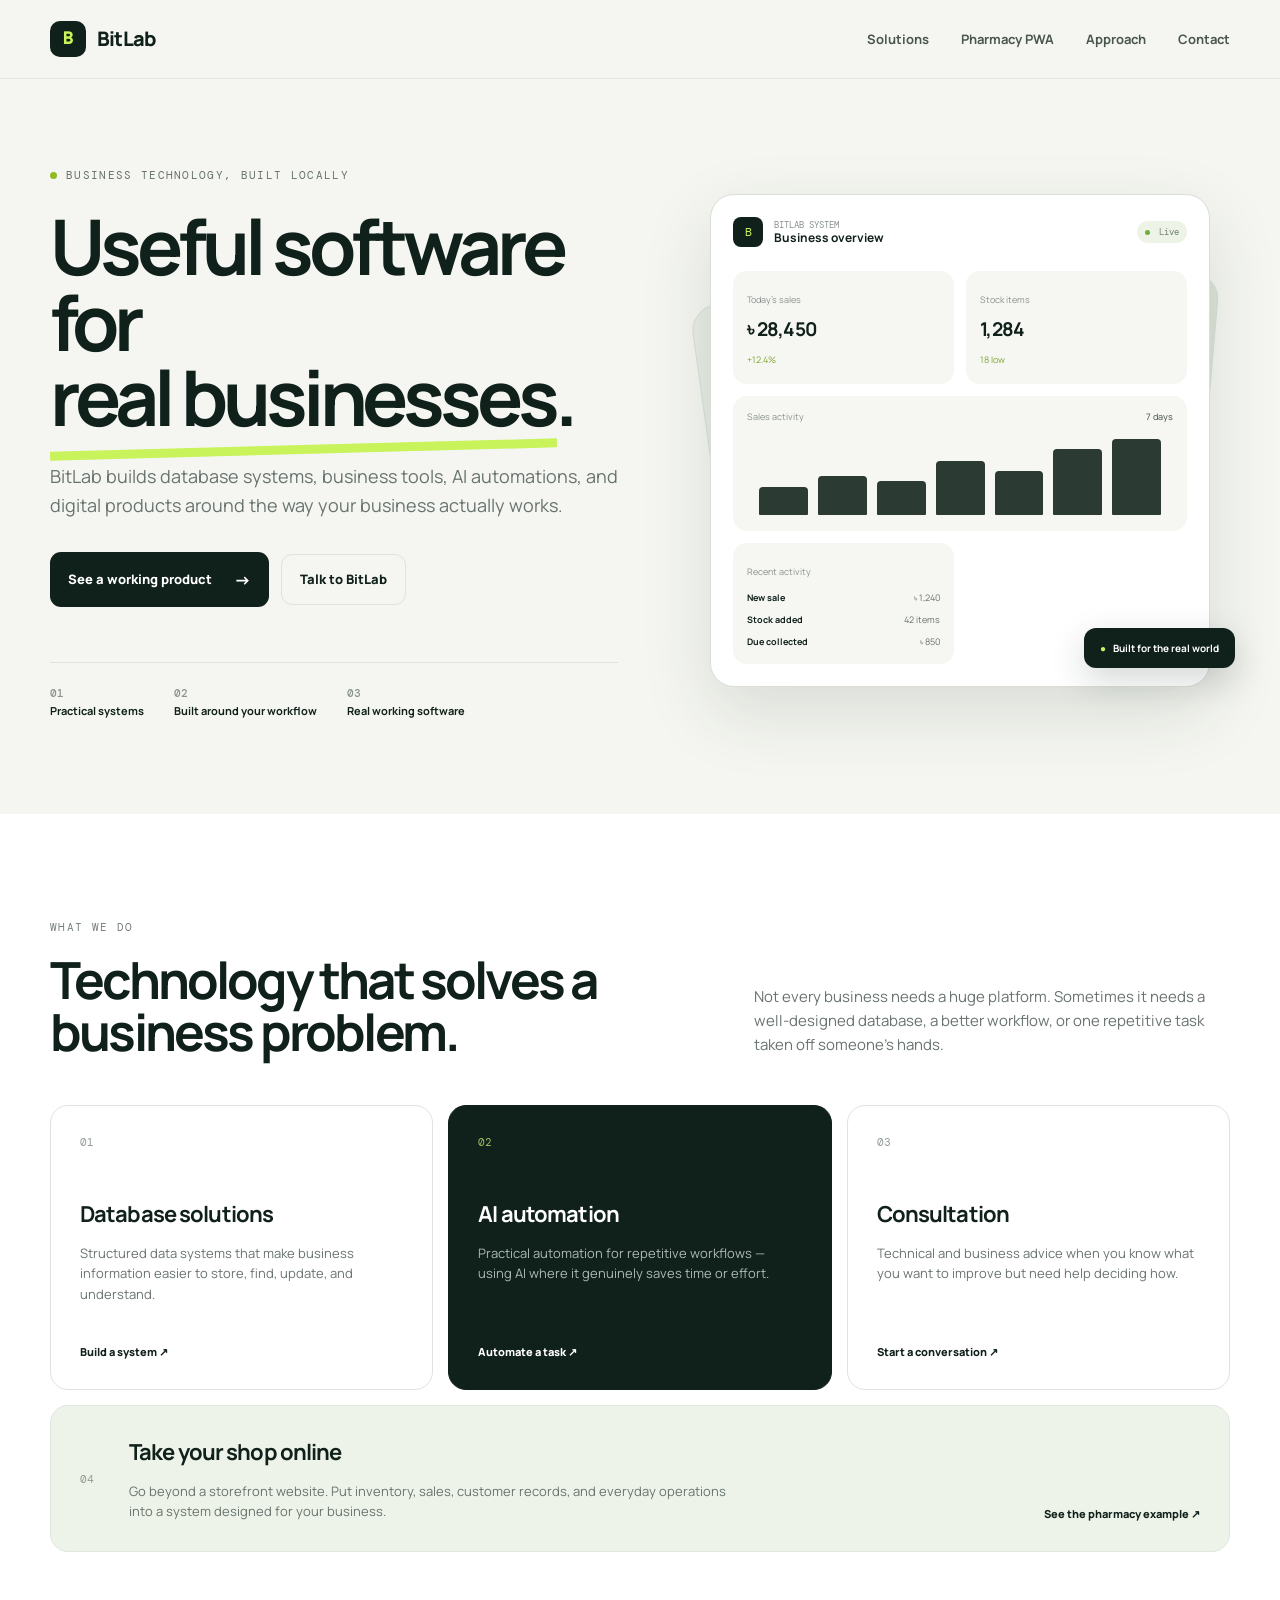
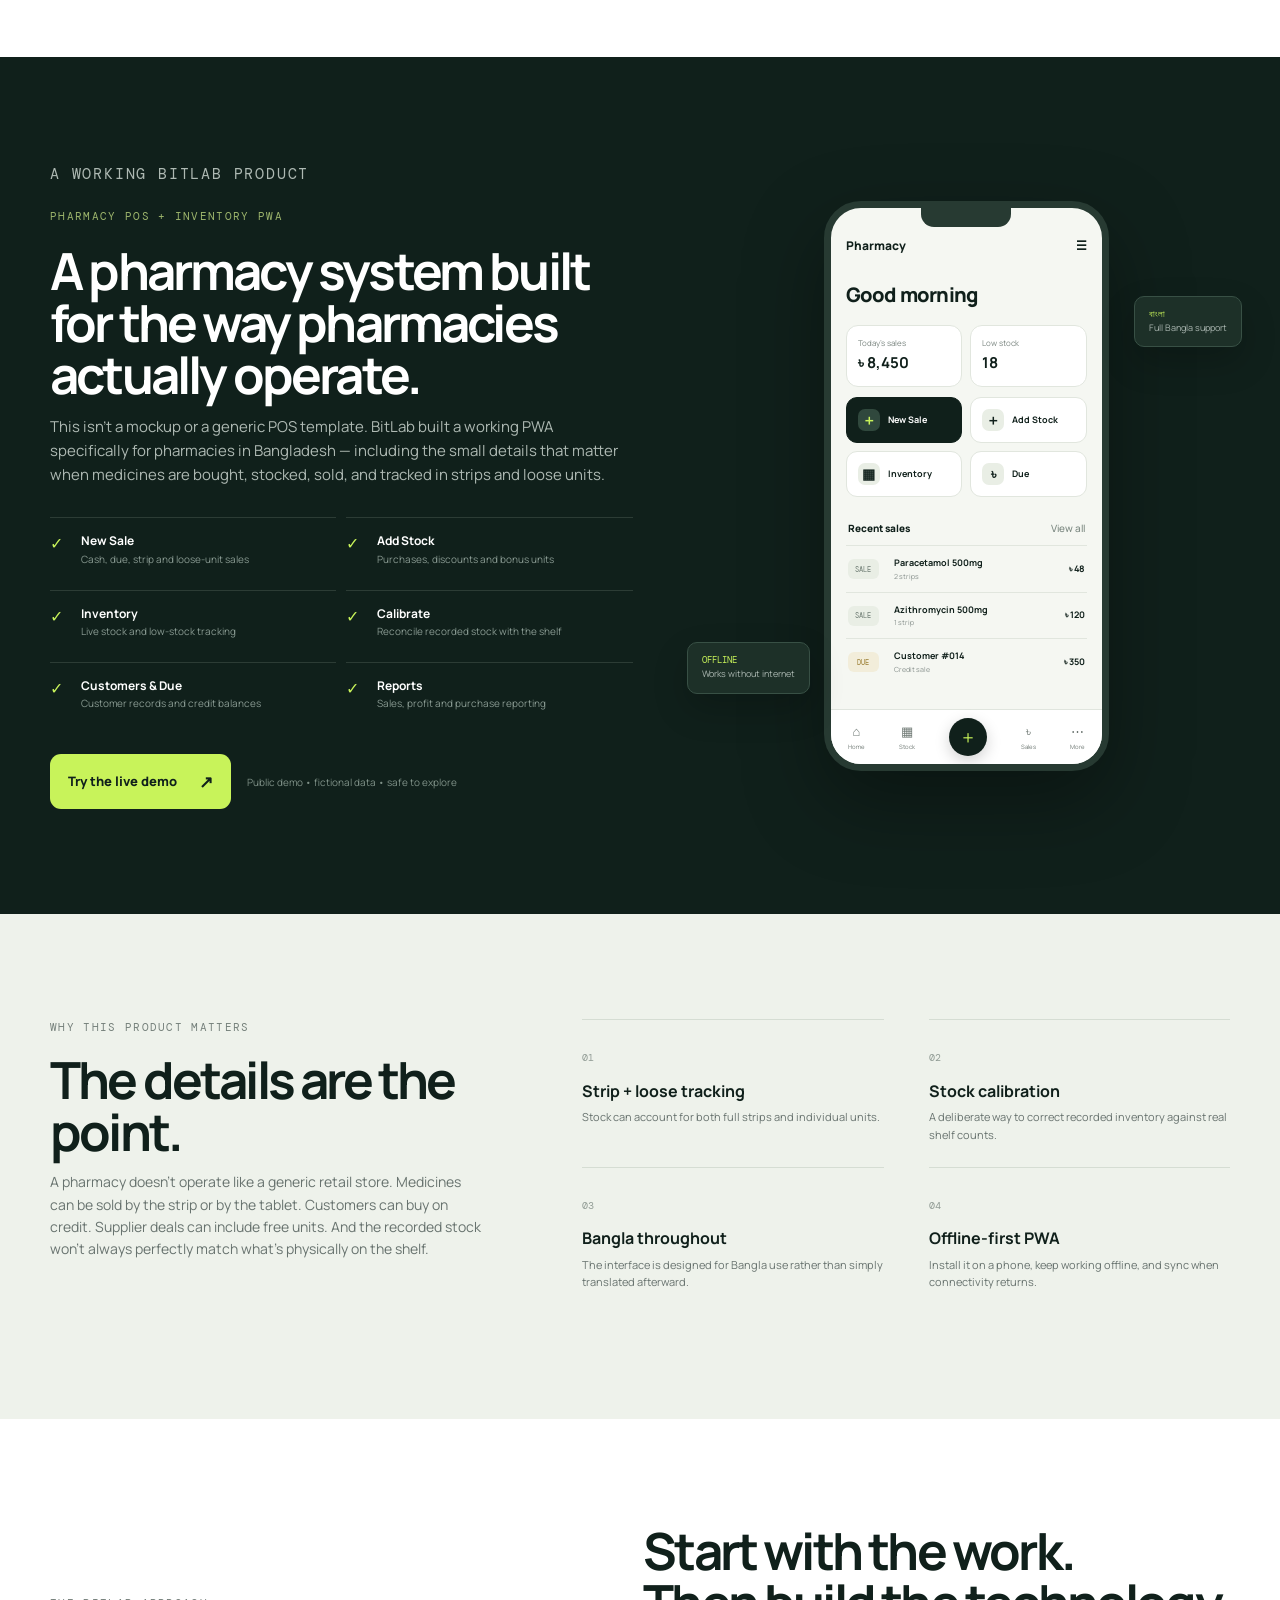
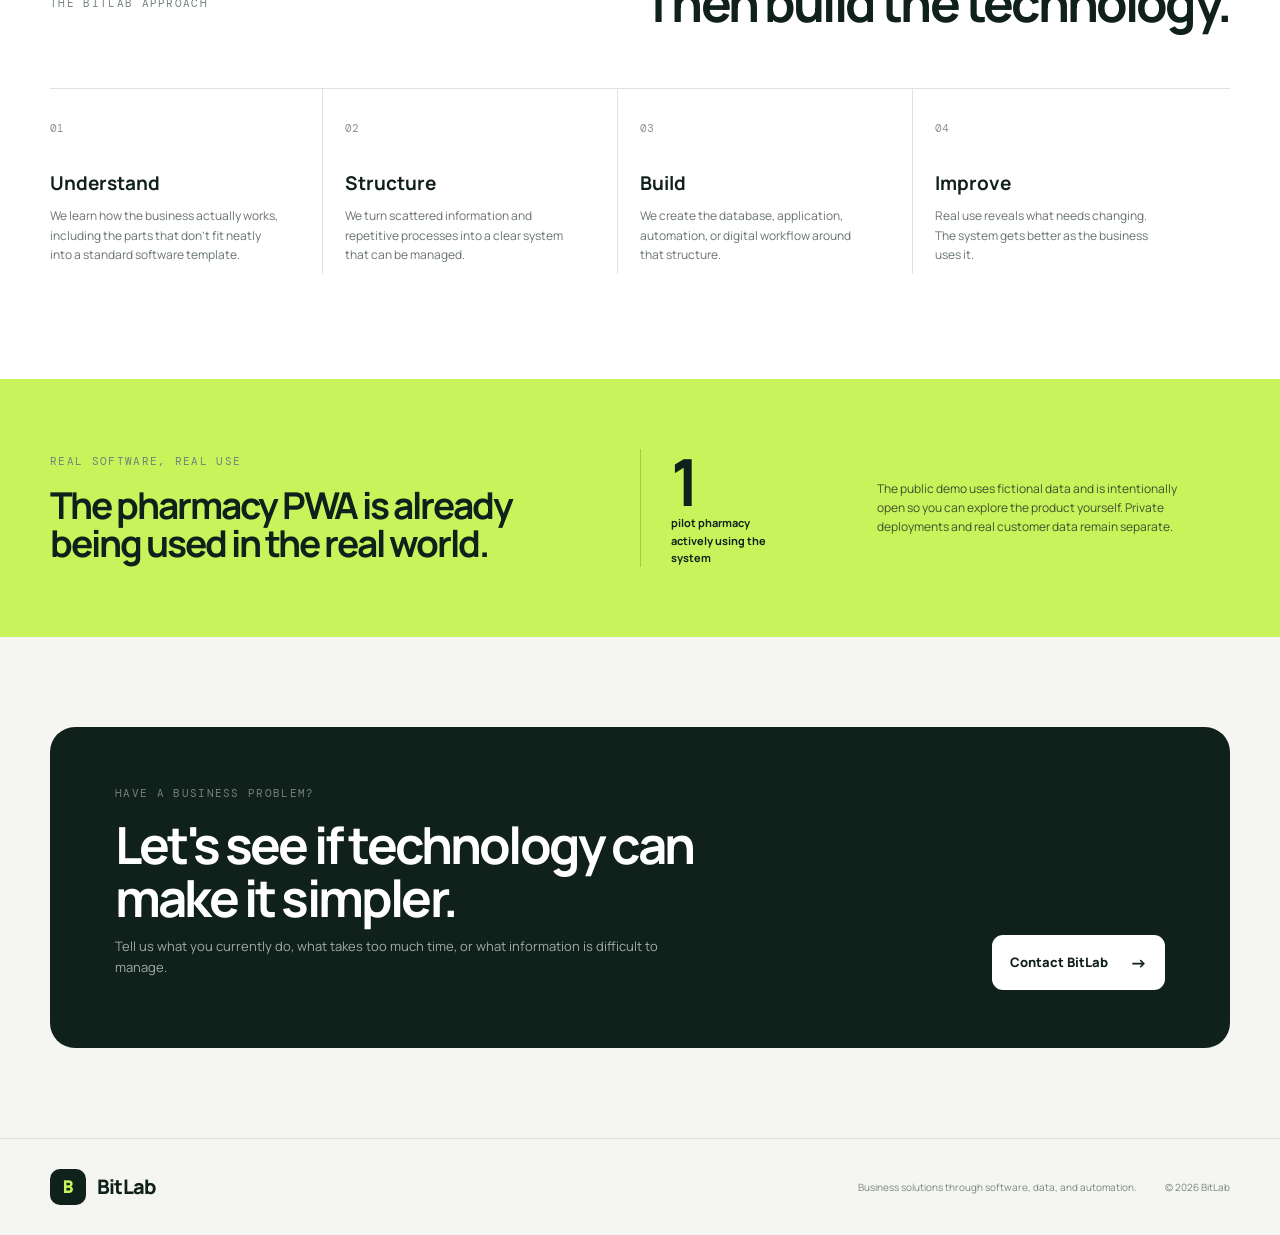
==== index.html @ 182fdad3 "Initial BitLab website" ====
<!DOCTYPE html>
<html lang="en">
<head>
  <meta charset="UTF-8">
  <meta name="viewport" content="width=device-width, initial-scale=1.0">
  <meta name="description" content="BitLab builds practical business software, database systems, AI automation, and digital tools for local businesses.">
  <title>BitLab — Practical technology for real businesses</title>
  <link rel="stylesheet" href="style.css">
</head>
<body>
  <header class="site-header">
    <div class="container nav-wrap">
      <a href="#" class="brand" aria-label="BitLab home">
        <span class="logo-slot">B</span>
        <span>BitLab</span>
      </a>

      <button class="menu-toggle" aria-label="Open navigation" aria-expanded="false">
        <span></span><span></span><span></span>
      </button>

      <nav class="nav" aria-label="Main navigation">
        <a href="#solutions">Solutions</a>
        <a href="#pharmacy">Pharmacy PWA</a>
        <a href="#approach">Approach</a>
        <a href="#contact">Contact</a>
      </nav>
    </div>
  </header>

  <main>
    <section class="hero">
      <div class="hero-grid container">
        <div class="hero-copy">
          <div class="eyebrow"><span class="dot"></span> Business technology, built locally</div>
          <h1>Useful software for <span>real businesses.</span></h1>
          <p class="hero-text">
            BitLab builds database systems, business tools, AI automations, and digital products
            around the way your business actually works.
          </p>

          <div class="hero-actions">
            <a class="button button-primary" href="#pharmacy">See a working product <span>→</span></a>
            <a class="button button-quiet" href="#contact">Talk to BitLab</a>
          </div>

          <div class="hero-proof">
            <div>
              <strong>01</strong>
              <span>Practical systems</span>
            </div>
            <div>
              <strong>02</strong>
              <span>Built around your workflow</span>
            </div>
            <div>
              <strong>03</strong>
              <span>Real working software</span>
            </div>
          </div>
        </div>

        <div class="hero-visual" aria-label="Abstract BitLab technology illustration">
          <div class="visual-card card-back"></div>
          <div class="visual-card card-mid"></div>
          <div class="dashboard">
            <div class="dash-top">
              <div class="mini-logo">B</div>
              <div class="dash-title">
                <span>BITLAB SYSTEM</span>
                <strong>Business overview</strong>
              </div>
              <div class="status"><i></i> Live</div>
            </div>
            <div class="dash-grid">
              <div class="metric">
                <span>Today's sales</span>
                <strong>৳ 28,450</strong>
                <small>+12.4%</small>
              </div>
              <div class="metric">
                <span>Stock items</span>
                <strong>1,284</strong>
                <small>18 low</small>
              </div>
              <div class="chart">
                <div class="chart-label"><span>Sales activity</span><b>7 days</b></div>
                <div class="bars">
                  <i style="height:34%"></i>
                  <i style="height:48%"></i>
                  <i style="height:42%"></i>
                  <i style="height:67%"></i>
                  <i style="height:55%"></i>
                  <i style="height:82%"></i>
                  <i style="height:94%"></i>
                </div>
              </div>
              <div class="activity">
                <span>Recent activity</span>
                <p><b>New sale</b><em>৳ 1,240</em></p>
                <p><b>Stock added</b><em>42 items</em></p>
                <p><b>Due collected</b><em>৳ 850</em></p>
              </div>
            </div>
          </div>
          <div class="floating-tag"><span>●</span> Built for the real world</div>
        </div>
      </div>
    </section>

    <section class="section solutions" id="solutions">
      <div class="container">
        <div class="section-heading">
          <div>
            <p class="kicker">WHAT WE DO</p>
            <h2>Technology that solves a business problem.</h2>
          </div>
          <p>
            Not every business needs a huge platform. Sometimes it needs a well-designed
            database, a better workflow, or one repetitive task taken off someone's hands.
          </p>
        </div>

        <div class="solution-grid">
          <article class="solution-card">
            <div class="icon">01</div>
            <h3>Database solutions</h3>
            <p>Structured data systems that make business information easier to store, find, update, and understand.</p>
            <a href="#contact">Build a system <span>↗</span></a>
          </article>
          <article class="solution-card featured">
            <div class="icon">02</div>
            <h3>AI automation</h3>
            <p>Practical automation for repetitive workflows — using AI where it genuinely saves time or effort.</p>
            <a href="#contact">Automate a task <span>↗</span></a>
          </article>
          <article class="solution-card">
            <div class="icon">03</div>
            <h3>Consultation</h3>
            <p>Technical and business advice when you know what you want to improve but need help deciding how.</p>
            <a href="#contact">Start a conversation <span>↗</span></a>
          </article>
          <article class="solution-card wide">
            <div class="icon">04</div>
            <div>
              <h3>Take your shop online</h3>
              <p>Go beyond a storefront website. Put inventory, sales, customer records, and everyday operations into a system designed for your business.</p>
            </div>
            <a href="#pharmacy">See the pharmacy example <span>↗</span></a>
          </article>
        </div>
      </div>
    </section>

    <section class="section pharmacy" id="pharmacy">
      <div class="container">
        <div class="product-shell">
          <div class="product-copy">
            <p class="kicker">A WORKING BITLAB PRODUCT</p>
            <div class="product-badge">PHARMACY POS + INVENTORY PWA</div>
            <h2>A pharmacy system built for the way pharmacies actually operate.</h2>
            <p>
              This isn't a mockup or a generic POS template. BitLab built a working PWA
              specifically for pharmacies in Bangladesh — including the small details that
              matter when medicines are bought, stocked, sold, and tracked in strips and loose units.
            </p>

            <div class="feature-list">
              <div><span>✓</span><strong>New Sale</strong><small>Cash, due, strip and loose-unit sales</small></div>
              <div><span>✓</span><strong>Add Stock</strong><small>Purchases, discounts and bonus units</small></div>
              <div><span>✓</span><strong>Inventory</strong><small>Live stock and low-stock tracking</small></div>
              <div><span>✓</span><strong>Calibrate</strong><small>Reconcile recorded stock with the shelf</small></div>
              <div><span>✓</span><strong>Customers & Due</strong><small>Customer records and credit balances</small></div>
              <div><span>✓</span><strong>Reports</strong><small>Sales, profit and purchase reporting</small></div>
            </div>

            <div class="product-actions">
              <a class="button button-primary" href="DEMO_LINK_HERE" target="_blank" rel="noopener">Try the live demo <span>↗</span></a>
              <span class="demo-note">Public demo • fictional data • safe to explore</span>
            </div>
          </div>

          <div class="product-screen">
            <div class="phone">
              <div class="phone-notch"></div>
              <div class="app-head">
                <span>Pharmacy</span><b>☰</b>
              </div>
              <div class="app-greeting">Good morning</div>
              <div class="app-stat-row">
                <div><small>Today's sales</small><strong>৳ 8,450</strong></div>
                <div><small>Low stock</small><strong>18</strong></div>
              </div>
              <div class="app-actions">
                <div class="app-action primary"><b>＋</b><span>New Sale</span></div>
                <div class="app-action"><b>＋</b><span>Add Stock</span></div>
                <div class="app-action"><b>▦</b><span>Inventory</span></div>
                <div class="app-action"><b>৳</b><span>Due</span></div>
              </div>
              <div class="app-section-title">Recent sales <span>View all</span></div>
              <div class="sale-row"><span class="pill">SALE</span><div><b>Paracetamol 500mg</b><small>2 strips</small></div><strong>৳ 48</strong></div>
              <div class="sale-row"><span class="pill">SALE</span><div><b>Azithromycin 500mg</b><small>1 strip</small></div><strong>৳ 120</strong></div>
              <div class="sale-row"><span class="pill due">DUE</span><div><b>Customer #014</b><small>Credit sale</small></div><strong>৳ 350</strong></div>
              <div class="app-nav"><span>⌂<small>Home</small></span><span>▦<small>Stock</small></span><span class="nav-main">＋</span><span>৳<small>Sales</small></span><span>⋯<small>More</small></span></div>
            </div>
            <div class="screen-note note-one"><b>বাংলা</b><span>Full Bangla support</span></div>
            <div class="screen-note note-two"><b>OFFLINE</b><span>Works without internet</span></div>
          </div>
        </div>
      </div>
    </section>

    <section class="section details">
      <div class="container">
        <div class="detail-grid">
          <div class="detail-intro">
            <p class="kicker">WHY THIS PRODUCT MATTERS</p>
            <h2>The details are the point.</h2>
            <p>
              A pharmacy doesn't operate like a generic retail store. Medicines can be sold
              by the strip or by the tablet. Customers can buy on credit. Supplier deals can
              include free units. And the recorded stock won't always perfectly match what's
              physically on the shelf.
            </p>
          </div>
          <div class="detail-items">
            <div><span>01</span><h3>Strip + loose tracking</h3><p>Stock can account for both full strips and individual units.</p></div>
            <div><span>02</span><h3>Stock calibration</h3><p>A deliberate way to correct recorded inventory against real shelf counts.</p></div>
            <div><span>03</span><h3>Bangla throughout</h3><p>The interface is designed for Bangla use rather than simply translated afterward.</p></div>
            <div><span>04</span><h3>Offline-first PWA</h3><p>Install it on a phone, keep working offline, and sync when connectivity returns.</p></div>
          </div>
        </div>
      </div>
    </section>

    <section class="section approach" id="approach">
      <div class="container">
        <div class="approach-head">
          <p class="kicker">THE BITLAB APPROACH</p>
          <h2>Start with the work.<br>Then build the technology.</h2>
        </div>
        <div class="steps">
          <div class="step"><span>01</span><h3>Understand</h3><p>We learn how the business actually works, including the parts that don't fit neatly into a standard software template.</p></div>
          <div class="step"><span>02</span><h3>Structure</h3><p>We turn scattered information and repetitive processes into a clear system that can be managed.</p></div>
          <div class="step"><span>03</span><h3>Build</h3><p>We create the database, application, automation, or digital workflow around that structure.</p></div>
          <div class="step"><span>04</span><h3>Improve</h3><p>Real use reveals what needs changing. The system gets better as the business uses it.</p></div>
        </div>
      </div>
    </section>

    <section class="section proof">
      <div class="container proof-inner">
        <div>
          <p class="kicker">REAL SOFTWARE, REAL USE</p>
          <h2>The pharmacy PWA is already being used in the real world.</h2>
        </div>
        <div class="proof-stat">
          <strong>1</strong>
          <span>pilot pharmacy actively using the system</span>
        </div>
        <p class="proof-text">
          The public demo uses fictional data and is intentionally open so you can explore the
          product yourself. Private deployments and real customer data remain separate.
        </p>
      </div>
    </section>

    <section class="section contact" id="contact">
      <div class="container contact-box">
        <div>
          <p class="kicker">HAVE A BUSINESS PROBLEM?</p>
          <h2>Let's see if technology can make it simpler.</h2>
          <p>Tell us what you currently do, what takes too much time, or what information is difficult to manage.</p>
        </div>
        <a class="button button-light" href="mailto:hello@bitlab.example">Contact BitLab <span>→</span></a>
      </div>
    </section>
  </main>

  <footer class="footer">
    <div class="container footer-inner">
      <div class="brand footer-brand"><span class="logo-slot">B</span><span>BitLab</span></div>
      <p>Business solutions through software, data, and automation.</p>
      <span>© <span id="year"></span> BitLab</span>
    </div>
  </footer>

  <script src="script.js"></script>
</body>
</html>
---- style.css ----
@import url('https://fonts.googleapis.com/css2?family=DM+Mono:wght@400;500&family=Manrope:wght@400;500;600;700;800&display=swap');

:root {
  --ink: #10201b;
  --muted: #68736f;
  --paper: #f5f6f1;
  --white: #ffffff;
  --line: #dfe3dd;
  --accent: #c8f35a;
  --accent-dark: #91ba25;
  --dark: #10201b;
  --soft: #e9eee5;
  --radius: 22px;
  --max: 1180px;
}

* { box-sizing: border-box; }
html { scroll-behavior: smooth; }
body {
  margin: 0;
  color: var(--ink);
  background: var(--paper);
  font-family: "Manrope", sans-serif;
  line-height: 1.6;
}
a { color: inherit; text-decoration: none; }
.container { width: min(calc(100% - 48px), var(--max)); margin-inline: auto; }

.site-header {
  position: sticky; top: 0; z-index: 20;
  background: rgba(245,246,241,.88);
  backdrop-filter: blur(14px);
  border-bottom: 1px solid rgba(223,227,221,.75);
}
.nav-wrap { min-height: 78px; display: flex; align-items: center; justify-content: space-between; }
.brand { display: inline-flex; align-items: center; gap: 11px; font-size: 20px; font-weight: 800; letter-spacing: -.04em; }
.logo-slot {
  display: grid; place-items: center;
  width: 36px; height: 36px; border-radius: 10px;
  background: var(--ink); color: var(--accent);
  font-family: "DM Mono", monospace; font-size: 17px;
}
.nav { display: flex; gap: 32px; color: #495650; font-size: 13px; font-weight: 700; }
.nav a:hover { color: var(--ink); }
.menu-toggle { display: none; border: 0; background: none; padding: 8px; }
.menu-toggle span { display:block; width: 24px; height:2px; background:var(--ink); margin:5px; }

.hero { padding: 82px 0 95px; overflow: hidden; }
.hero-grid { display:grid; grid-template-columns: 1fr .95fr; gap: 72px; align-items:center; }
.eyebrow, .kicker, .product-badge {
  font-family: "DM Mono", monospace;
  text-transform: uppercase;
  letter-spacing: .12em;
  font-size: 11px;
}
.eyebrow { display:inline-flex; align-items:center; gap:9px; margin-bottom: 24px; color:#66716c; }
.dot { width:7px; height:7px; border-radius:50%; background:var(--accent-dark); }
h1 { font-size: clamp(48px, 6vw, 79px); line-height: .98; letter-spacing: -.065em; margin:0 0 28px; max-width: 680px; }
h1 span { position:relative; white-space:nowrap; }
h1 span::after { content:""; position:absolute; left:0; right:3%; bottom:-5px; height:9px; background:var(--accent); z-index:-1; transform:rotate(-1.5deg); }
.hero-text { max-width: 620px; color:var(--muted); font-size:18px; }
.hero-actions { display:flex; gap:12px; margin-top:32px; align-items:center; flex-wrap:wrap; }
.button {
  display:inline-flex; align-items:center; gap:22px; padding:14px 18px;
  border-radius: 11px; font-size:13px; font-weight:800; transition:.2s ease;
}
.button span { font-size:17px; }
.button-primary { background:var(--ink); color:white; }
.button-primary:hover { transform:translateY(-2px); background:#20352d; }
.button-quiet { border:1px solid var(--line); }
.button-quiet:hover { background:white; }
.hero-proof { display:flex; gap:30px; margin-top:55px; padding-top:23px; border-top:1px solid var(--line); }
.hero-proof div { display:grid; gap:2px; }
.hero-proof strong { font:500 11px "DM Mono", monospace; color:#89928e; }
.hero-proof span { font-size:11px; font-weight:700; }

.hero-visual { min-height:500px; position:relative; display:grid; place-items:center; }
.visual-card { position:absolute; width:86%; height:72%; border-radius:26px; border:1px solid #d9dfd7; }
.card-back { background:#e7ece4; transform:rotate(-8deg) translate(-18px,12px); }
.card-mid { background:#dce4d8; transform:rotate(5deg) translate(13px,-7px); }
.dashboard {
  position:relative; width:100%; max-width:500px; min-height:390px;
  padding:22px; border-radius:24px; background:#fff; border:1px solid #d9dfd7;
  box-shadow: 0 25px 70px rgba(30,50,42,.13);
}
.dash-top { display:flex; align-items:center; gap:11px; }
.mini-logo { width:30px;height:30px;display:grid;place-items:center;border-radius:8px;background:var(--ink);color:var(--accent);font:12px "DM Mono"; }
.dash-title { display:grid; line-height:1.15; flex:1; }
.dash-title span { font:9px "DM Mono"; color:#89928e; }
.dash-title strong { font-size:12px; }
.status { font:9px "DM Mono"; color:#70806f; background:#edf4e7;padding:5px 8px;border-radius:99px; }
.status i { display:inline-block;width:5px;height:5px;background:#6eaf37;border-radius:50%;margin-right:4px; }
.dash-grid { display:grid; grid-template-columns:1fr 1fr; gap:12px; margin-top:24px; }
.metric, .chart, .activity { background:#f6f7f3; border-radius:14px; padding:14px; }
.metric span,.chart-label,.activity>span { font-size:9px; color:#89928e; }
.metric strong { display:block; font-size:19px; letter-spacing:-.04em; margin-top:4px; }
.metric small { color:#7da32e; font-size:9px; }
.chart { grid-column:1 / -1; height:135px; }
.chart-label { display:flex;justify-content:space-between; }
.chart-label b { font-weight:500; color:#59645f; }
.bars { height:90px; display:flex; align-items:end; gap:10px; padding:10px 12px 0; }
.bars i { flex:1; display:block; background:var(--ink); border-radius:4px 4px 1px 1px; opacity:.88; }
.activity p { display:flex; justify-content:space-between; font-size:9px; margin:8px 0 0; }
.activity em { font-style:normal; color:#66716c; }
.floating-tag { position:absolute; bottom:22px; right:-5px; background:var(--ink); color:#fff; padding:12px 16px; border-radius:12px; font-size:10px; font-weight:700; box-shadow:0 12px 35px rgba(16,32,27,.18); }
.floating-tag span { color:var(--accent); margin-right:5px; }

.section { padding:105px 0; }
.solutions { background:white; }
.section-heading { display:grid; grid-template-columns:1fr .75fr; gap:70px; align-items:end; margin-bottom:48px; }
.kicker { color:#75807b; margin:0 0 16px; }
h2 { font-size:clamp(35px,4vw,52px); line-height:1.02; letter-spacing:-.055em; margin:0; }
.section-heading > p { color:var(--muted); margin:0; font-size:15px; }
.solution-grid { display:grid; grid-template-columns:repeat(3,1fr); gap:15px; }
.solution-card { padding:29px; border:1px solid var(--line); border-radius:18px; min-height:285px; display:flex; flex-direction:column; }
.solution-card.featured { background:var(--ink); color:white; border-color:var(--ink); }
.solution-card .icon { font:11px "DM Mono"; color:#929b96; margin-bottom:48px; }
.solution-card.featured .icon { color:#9ebd60; }
.solution-card h3 { font-size:22px; letter-spacing:-.04em; margin:0 0 10px; }
.solution-card p { color:var(--muted); font-size:13px; margin:0; }
.solution-card.featured p { color:#aeb9b3; }
.solution-card a { margin-top:auto; padding-top:26px; font-size:11px; font-weight:800; }
.solution-card.wide { grid-column:1 / -1; min-height:auto; display:grid; grid-template-columns:auto 1fr auto; gap:35px; align-items:center; background:#edf3e8; border-color:#e0e7dc; }
.solution-card.wide .icon { margin:0; }
.solution-card.wide p { max-width:600px; }

.pharmacy { background:var(--dark); color:white; }
.product-shell { display:grid; grid-template-columns:1.05fr .95fr; gap:70px; align-items:center; }
.product-badge { display:inline-block; color:#9db56c; margin-bottom:18px; }
.product-copy h2 { max-width:680px; }
.product-copy > p { color:#aeb9b3; max-width:650px; font-size:15px; }
.feature-list { display:grid; grid-template-columns:1fr 1fr; gap:10px; margin:30px 0; }
.feature-list div { display:grid; grid-template-columns:23px 1fr; column-gap:8px; padding:13px 0; border-top:1px solid #2c3c35; }
.feature-list span { color:var(--accent); grid-row:span 2; }
.feature-list strong { font-size:12px; }
.feature-list small { color:#899a92; font-size:10px; }
.product-actions { display:flex; align-items:center; gap:16px; flex-wrap:wrap; }
.product-actions .button-primary { background:var(--accent); color:var(--ink); }
.product-actions .button-primary:hover { background:#d7ff7b; }
.demo-note { color:#7f9188; font-size:10px; }

.product-screen { min-height:600px; position:relative; display:grid; place-items:center; }
.phone { width:285px; height:570px; border:7px solid #273a32; background:#f5f7f2; color:var(--ink); border-radius:37px; box-shadow:0 30px 80px rgba(0,0,0,.35); padding:20px 15px 12px; position:relative; overflow:hidden; }
.phone-notch { width:90px;height:19px;background:#273a32;border-radius:0 0 13px 13px;position:absolute;top:0;left:calc(50% - 45px); }
.app-head { display:flex; justify-content:space-between; font-size:12px; font-weight:800; margin-top:8px; }
.app-greeting { margin-top:24px; font-size:20px; font-weight:800; letter-spacing:-.04em; }
.app-stat-row { display:grid; grid-template-columns:1fr 1fr; gap:8px; margin-top:14px; }
.app-stat-row div { background:white; border:1px solid #e1e6de; padding:11px; border-radius:12px; }
.app-stat-row small { display:block;color:#7b8680;font-size:8px; }
.app-stat-row strong { font-size:15px; }
.app-actions { display:grid; grid-template-columns:1fr 1fr; gap:8px; margin-top:10px; }
.app-action { background:white;border:1px solid #e1e6de;border-radius:11px;padding:11px;display:flex;align-items:center;gap:8px;font-size:9px;font-weight:700; }
.app-action b { width:22px;height:22px;border-radius:7px;background:#e9eee5;display:grid;place-items:center;font-size:14px; }
.app-action.primary { background:var(--ink);color:white;border-color:var(--ink); }
.app-action.primary b { background:#30483d;color:var(--accent); }
.app-section-title { display:flex;justify-content:space-between;margin:23px 2px 9px;font-size:10px;font-weight:800; }
.app-section-title span { font-weight:500;color:#7c8982; }
.sale-row { display:grid;grid-template-columns:38px 1fr auto;gap:8px;align-items:center;padding:10px 2px;border-top:1px solid #e1e6de; }
.sale-row > div { display:grid; }
.sale-row b { font-size:9px; }
.sale-row small { font-size:7px;color:#89928e; }
.sale-row > strong { font-size:9px; }
.pill { width:31px;height:20px;display:grid;place-items:center;border-radius:6px;background:#e9eee5;color:#6e7c73;font:7px "DM Mono"; }
.pill.due { background:#f2edda;color:#9a7d31; }
.app-nav { position:absolute;bottom:0;left:0;right:0;height:55px;background:white;border-top:1px solid #e0e5de;display:flex;justify-content:space-around;align-items:center;text-align:center;color:#6d7772; }
.app-nav span { font-size:13px; }
.app-nav small { display:block;font-size:6px;margin-top:1px; }
.app-nav .nav-main { width:38px;height:38px;border-radius:50%;background:var(--ink);color:var(--accent);display:grid;place-items:center;font-size:18px;box-shadow:0 5px 15px rgba(0,0,0,.18); }
.screen-note { position:absolute; background:#1d3028; border:1px solid #385045; padding:11px 14px; border-radius:10px; display:grid; gap:1px; box-shadow:0 15px 35px rgba(0,0,0,.2); }
.screen-note b { color:var(--accent); font:9px "DM Mono"; }
.screen-note span { color:#aab6b0; font-size:9px; }
.note-one { top:110px; right:-12px; }
.note-two { bottom:92px; left:-16px; }

.details { background:#eef2eb; }
.detail-grid { display:grid;grid-template-columns:.8fr 1.2fr;gap:100px; }
.detail-intro p:last-child { color:var(--muted); font-size:14px; }
.detail-items { display:grid;grid-template-columns:1fr 1fr;gap:0 45px; }
.detail-items > div { padding:23px 0;border-top:1px solid #d5ddd3; }
.detail-items span { font:10px "DM Mono";color:#909b94; }
.detail-items h3 { font-size:16px;margin:10px 0 4px; }
.detail-items p { font-size:11px;color:var(--muted);margin:0; }

.approach { background:white; }
.approach-head { display:flex; justify-content:space-between; gap:30px; align-items:end; margin-bottom:60px; }
.approach-head h2 { max-width:680px; }
.steps { display:grid;grid-template-columns:repeat(4,1fr);border-top:1px solid var(--line); }
.step { padding:25px 22px 10px 0;border-right:1px solid var(--line);margin-right:22px; }
.step:last-child { border:0;margin:0; }
.step > span { font:11px "DM Mono";color:#8b958f; }
.step h3 { margin:28px 0 8px;font-size:19px; }
.step p { margin:0;color:var(--muted);font-size:12px;max-width:230px; }

.proof { padding:70px 0; background:var(--accent); }
.proof-inner { display:grid;grid-template-columns:1.2fr .4fr .8fr;gap:60px;align-items:center; }
.proof h2 { font-size:37px;max-width:620px; }
.proof-stat { display:grid;border-left:1px solid #a6c94a;padding-left:30px; }
.proof-stat strong { font-size:65px;line-height:1;letter-spacing:-.07em; }
.proof-stat span { font-size:11px;font-weight:700;max-width:100px; }
.proof-text { font-size:12px;max-width:310px;color:#40502d; }

.contact { padding:90px 0; }
.contact-box { background:var(--ink);color:white;border-radius:25px;padding:58px 65px;display:flex;align-items:end;justify-content:space-between;gap:40px; }
.contact-box h2 { max-width:680px; }
.contact-box p:last-child { color:#9facA5;max-width:560px;font-size:13px; }
.button-light { background:white;color:var(--ink);white-space:nowrap; }
.button-light:hover { transform:translateY(-2px);background:var(--accent); }

.footer { padding:30px 0;border-top:1px solid var(--line); }
.footer-inner { display:flex;align-items:center;gap:28px;font-size:10px;color:#7b8580; }
.footer-brand { color:var(--ink);margin-right:auto; }
.footer-inner p { margin:0; }

@media (max-width: 900px) {
  .hero-grid,.product-shell,.section-heading,.detail-grid { grid-template-columns:1fr; }
  .hero { padding-top:60px; }
  .hero-visual { margin-top:10px; }
  .solution-grid { grid-template-columns:1fr 1fr; }
  .solution-card.wide { grid-template-columns:auto 1fr; }
  .solution-card.wide a { grid-column:2; }
  .product-screen { min-height:570px; }
  .proof-inner { grid-template-columns:1fr .5fr; }
  .proof-text { grid-column:1 / -1; }
  .steps { grid-template-columns:1fr 1fr; }
  .step:nth-child(2) { border-right:0; }
  .step:nth-child(n+3) { border-top:1px solid var(--line); }
}

@media (max-width: 650px) {
  .container { width:min(calc(100% - 30px),var(--max)); }
  .nav { display:none; position:absolute;top:78px;left:0;right:0;padding:18px 20px;background:var(--paper);border-bottom:1px solid var(--line);flex-direction:column;gap:18px; }
  .nav.open { display:flex; }
  .menu-toggle { display:block; }
  h1 { font-size:50px; }
  .hero-proof { gap:16px; }
  .hero-proof span { font-size:9px; }
  .hero-visual { min-height:420px; }
  .dashboard { transform:scale(.83); }
  .floating-tag { right:0;bottom:4px; }
  .solution-grid,.feature-list,.detail-items,.steps { grid-template-columns:1fr; }
  .solution-card.wide { grid-template-columns:auto 1fr; }
  .solution-card.wide a { grid-column:1 / -1; }
  .approach-head { display:block; }
  .proof-inner { grid-template-columns:1fr;gap:30px; }
  .proof-text { grid-column:auto; }
  .contact-box { padding:38px 27px;display:block; }
  .contact-box .button { margin-top:20px; }
  .footer-inner { flex-wrap:wrap;gap:15px; }
  .footer-inner p { width:100%;order:3; }
  .phone { transform:scale(.9); }
  .screen-note { display:none; }
}
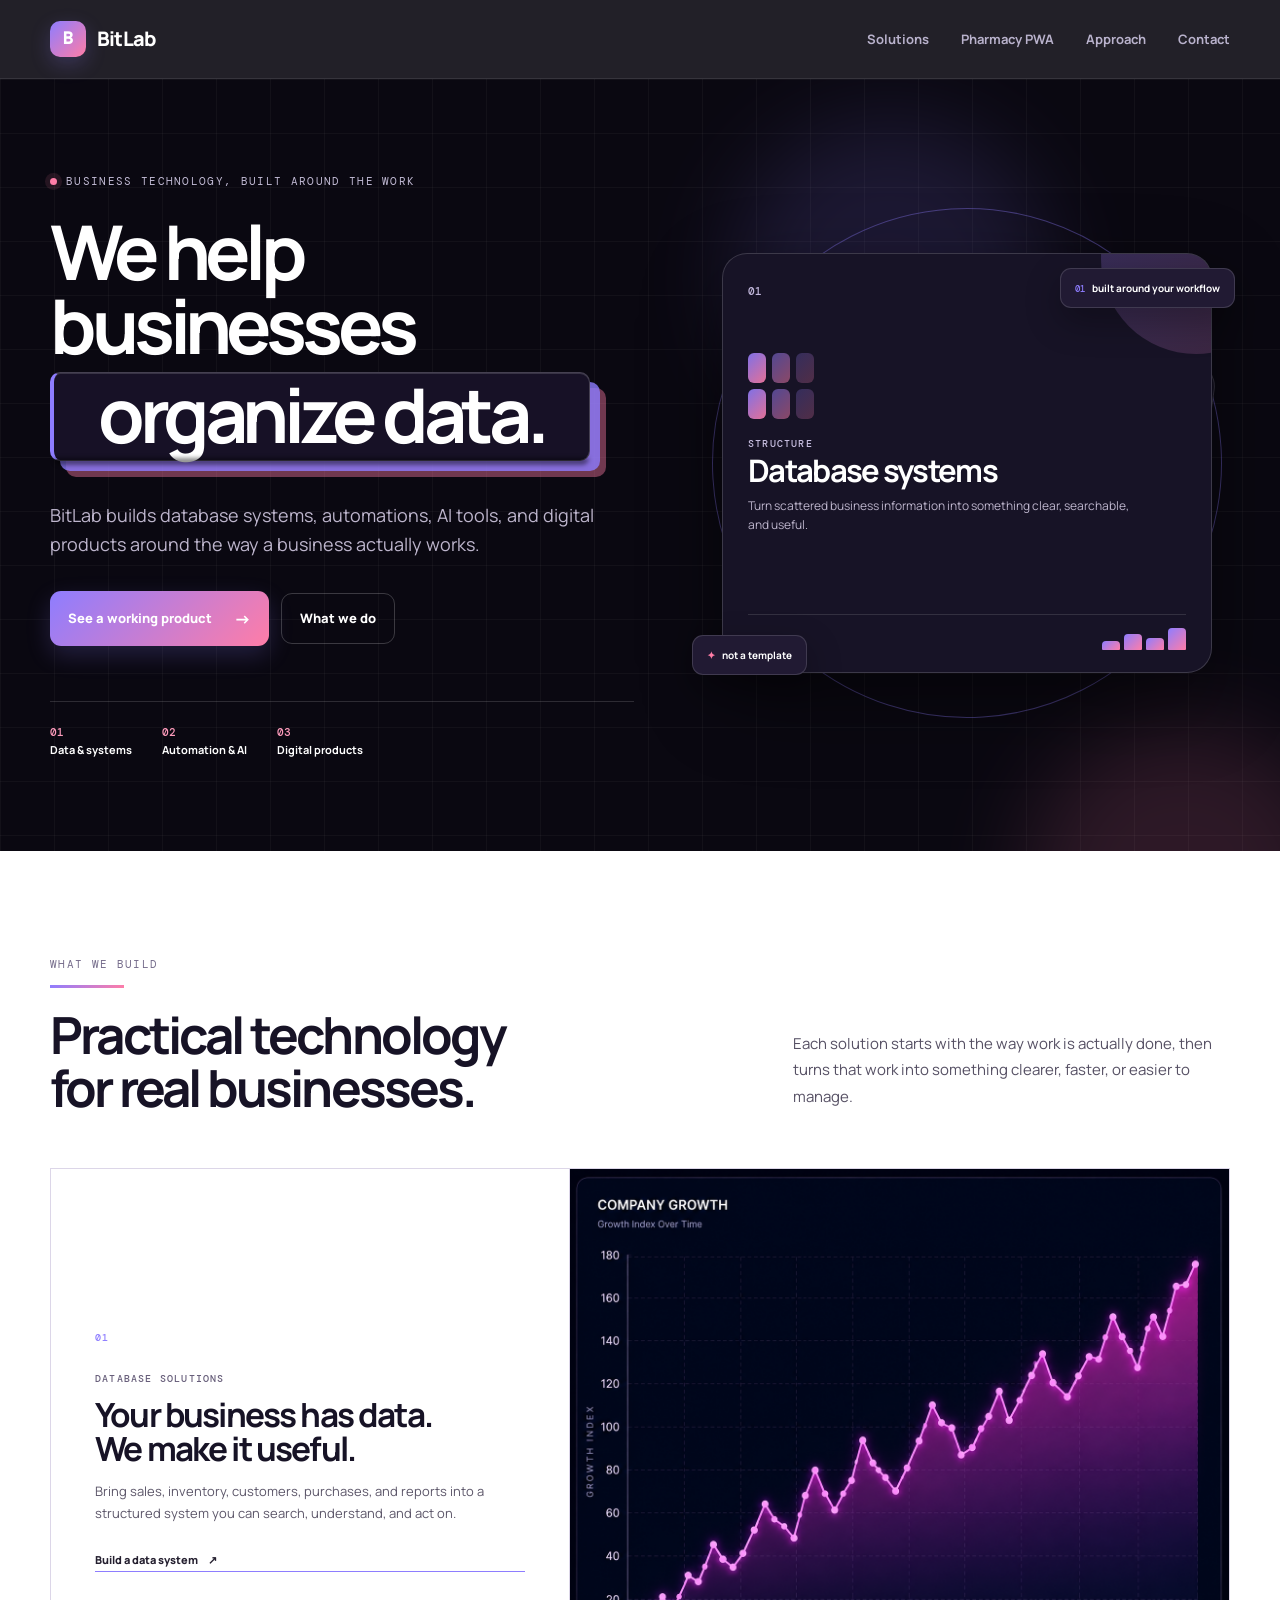
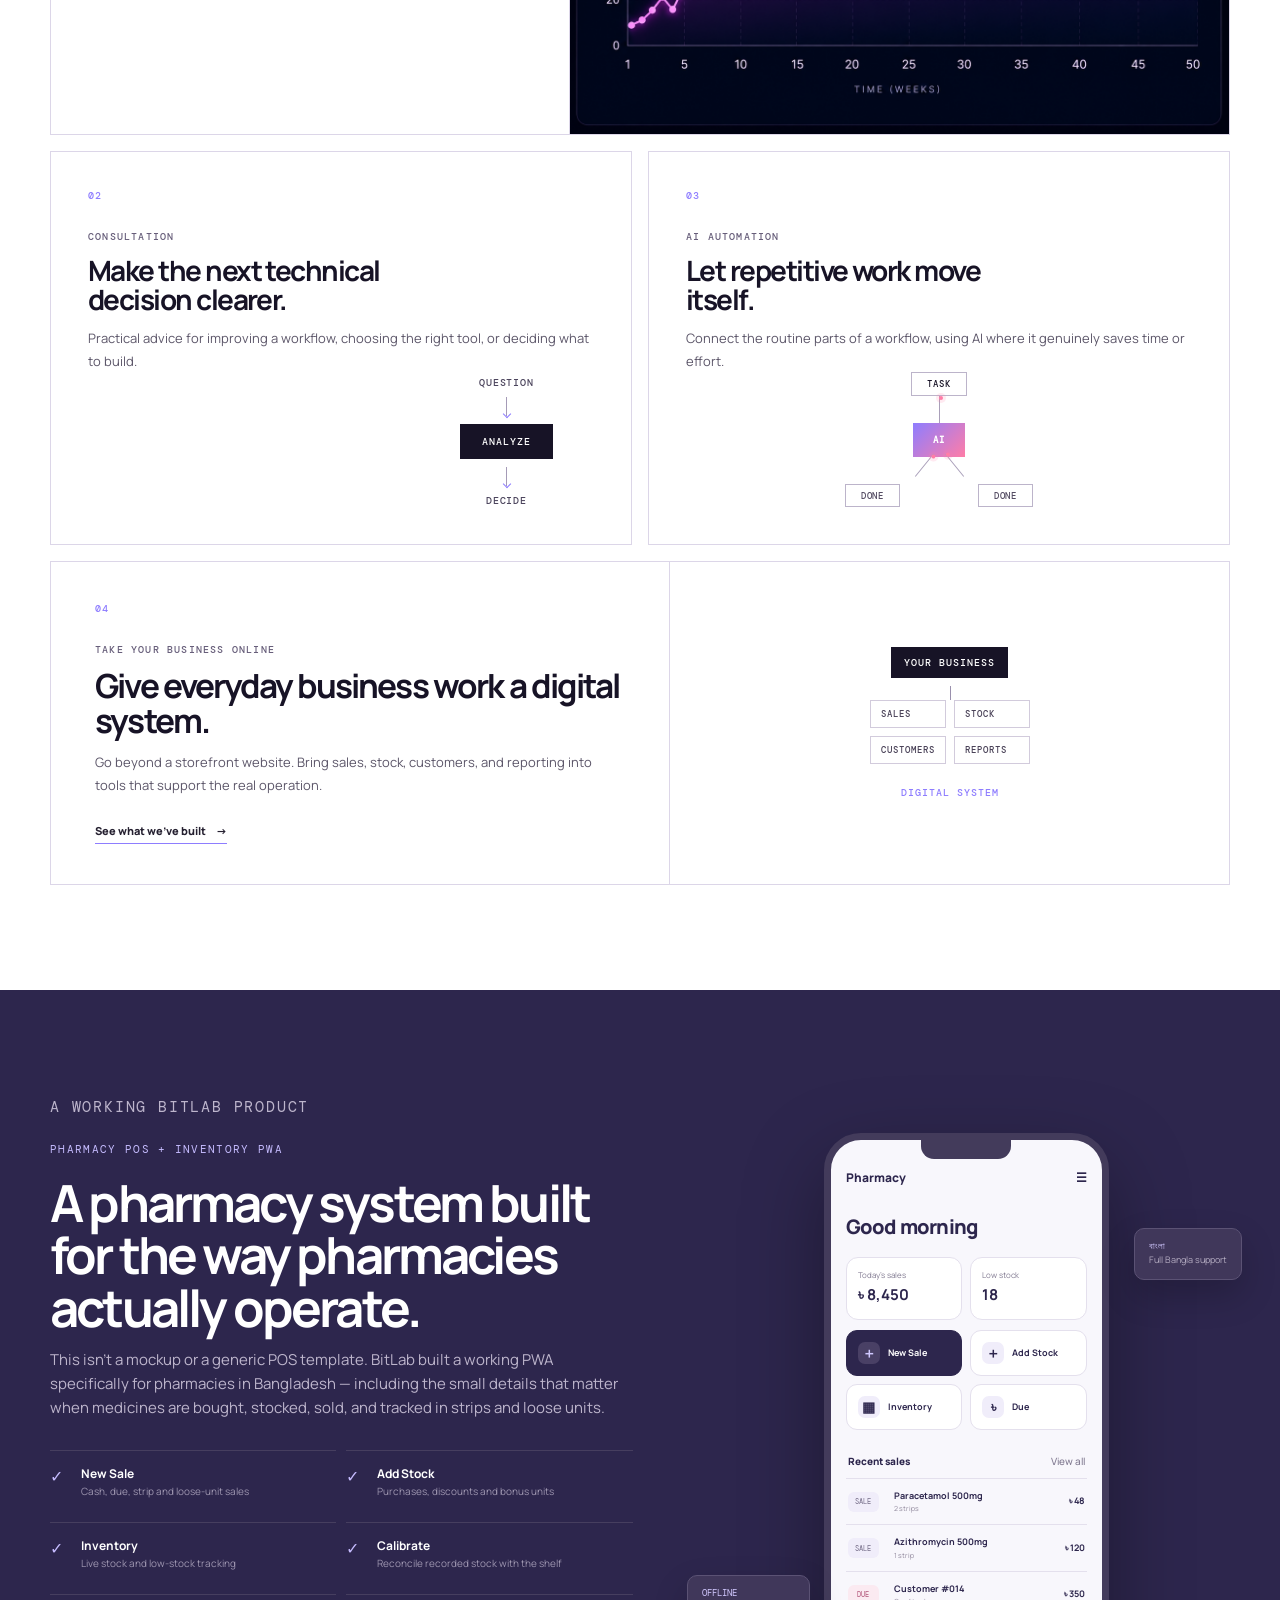
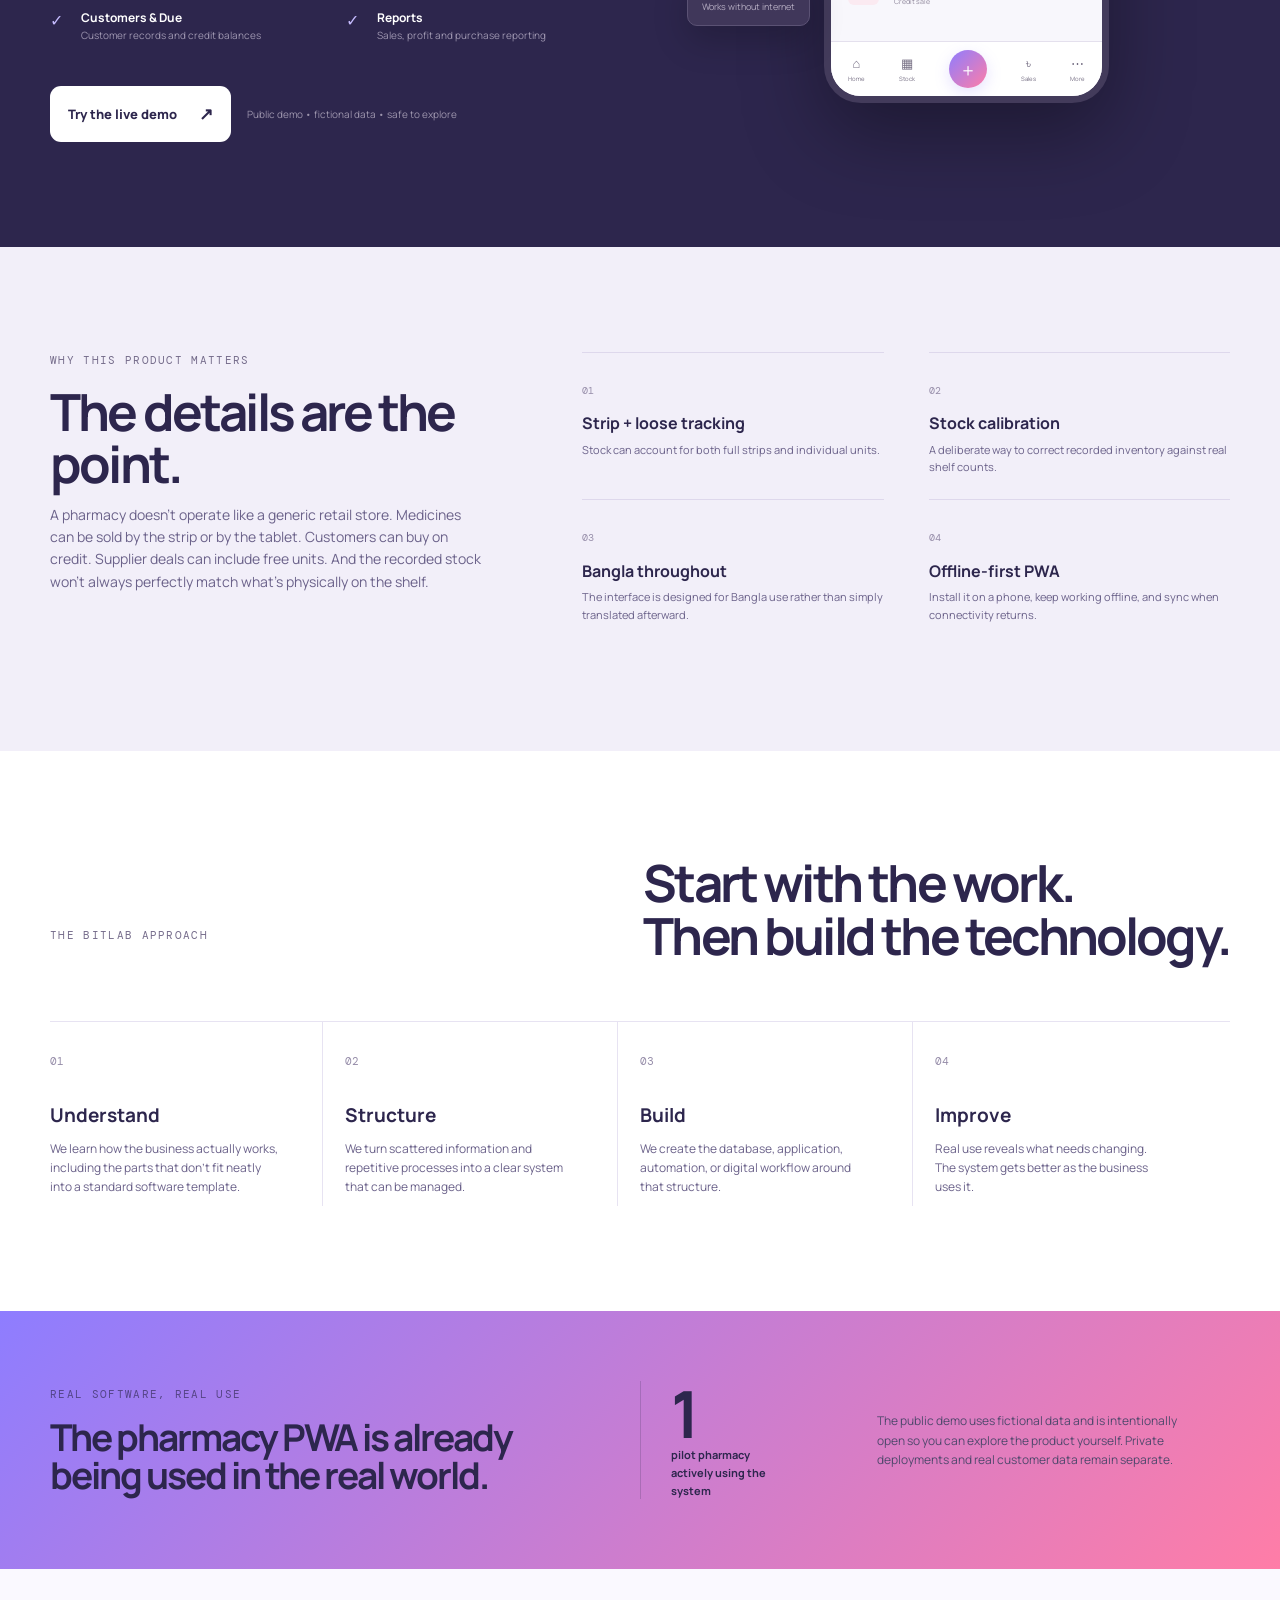
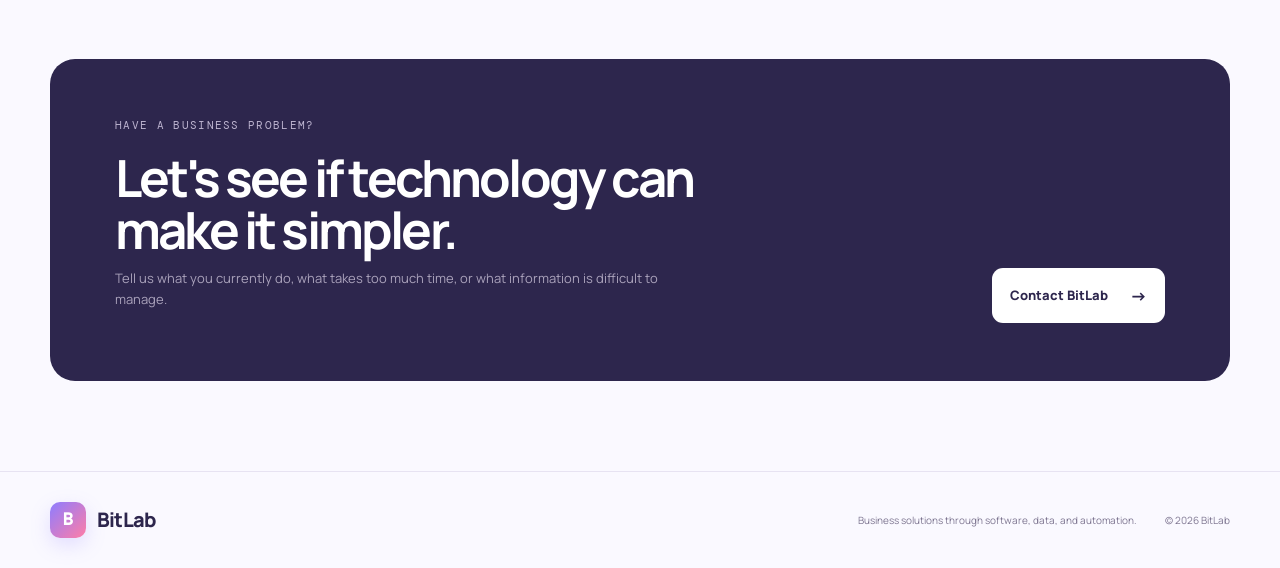
==== commit 62e9b12d: "after working on the first 2 pages" ====
--- a/index.html
+++ b/index.html
@@ -4,7 +4,7 @@
   <meta charset="UTF-8">
   <meta name="viewport" content="width=device-width, initial-scale=1.0">
   <meta name="description" content="BitLab builds practical business software, database systems, AI automation, and digital tools for local businesses.">
-  <title>BitLab — Practical technology for real businesses</title>
+  <title>BitLab — Technology for real businesses</title>
   <link rel="stylesheet" href="style.css">
 </head>
 <body>
@@ -30,123 +30,162 @@
 
   <main>
     <section class="hero">
+      <div class="hero-glow glow-one"></div>
+      <div class="hero-glow glow-two"></div>
+      <div class="hero-motion" aria-hidden="true">
+        <i></i><i></i><i></i><i></i>
+      </div>
+
       <div class="hero-grid container">
         <div class="hero-copy">
-          <div class="eyebrow"><span class="dot"></span> Business technology, built locally</div>
-          <h1>Useful software for <span>real businesses.</span></h1>
+          <div class="eyebrow"><span class="dot"></span> Business technology, built around the work</div>
+
+          <h1>
+            We help businesses
+            <span class="flip-line" aria-live="polite">
+              <span class="flip-page" id="flipPage">
+                <span class="flip-word">organize data.</span>
+              </span>
+              <span class="flip-page flip-page-next" id="flipPageNext" aria-hidden="true">
+                <span class="flip-word"></span>
+              </span>
+            </span>
+          </h1>
+
           <p class="hero-text">
-            BitLab builds database systems, business tools, AI automations, and digital products
-            around the way your business actually works.
+            BitLab builds database systems, automations, AI tools, and digital products
+            around the way a business actually works.
           </p>
 
           <div class="hero-actions">
             <a class="button button-primary" href="#pharmacy">See a working product <span>→</span></a>
-            <a class="button button-quiet" href="#contact">Talk to BitLab</a>
+            <a class="button button-quiet" href="#solutions">What we do</a>
           </div>
 
           <div class="hero-proof">
             <div>
               <strong>01</strong>
-              <span>Practical systems</span>
+              <span>Data & systems</span>
             </div>
             <div>
               <strong>02</strong>
-              <span>Built around your workflow</span>
+              <span>Automation & AI</span>
             </div>
             <div>
               <strong>03</strong>
-              <span>Real working software</span>
-            </div>
-          </div>
-        </div>
-
-        <div class="hero-visual" aria-label="Abstract BitLab technology illustration">
-          <div class="visual-card card-back"></div>
-          <div class="visual-card card-mid"></div>
-          <div class="dashboard">
-            <div class="dash-top">
-              <div class="mini-logo">B</div>
-              <div class="dash-title">
-                <span>BITLAB SYSTEM</span>
-                <strong>Business overview</strong>
-              </div>
-              <div class="status"><i></i> Live</div>
-            </div>
-            <div class="dash-grid">
-              <div class="metric">
-                <span>Today's sales</span>
-                <strong>৳ 28,450</strong>
-                <small>+12.4%</small>
-              </div>
-              <div class="metric">
-                <span>Stock items</span>
-                <strong>1,284</strong>
-                <small>18 low</small>
-              </div>
-              <div class="chart">
-                <div class="chart-label"><span>Sales activity</span><b>7 days</b></div>
-                <div class="bars">
-                  <i style="height:34%"></i>
-                  <i style="height:48%"></i>
-                  <i style="height:42%"></i>
-                  <i style="height:67%"></i>
-                  <i style="height:55%"></i>
-                  <i style="height:82%"></i>
-                  <i style="height:94%"></i>
+              <span>Digital products</span>
+            </div>
+          </div>
+        </div>
+
+        <div class="hero-visual" aria-label="Animated examples of BitLab solutions">
+          <div class="hero-orbit orbit-one"></div>
+          <div class="hero-orbit orbit-two"></div>
+
+          <div class="system-stack">
+            <div class="system-card back">
+              <span class="system-number">03</span>
+              <span class="system-label">DIGITAL PRODUCT</span>
+            </div>
+
+            <div class="system-card middle">
+              <span class="system-number">02</span>
+              <span class="system-label">AI AUTOMATION</span>
+            </div>
+
+            <div class="system-card front" id="systemCard">
+              <img class="swap-graph" id="swapGraph" src="assets/images/growth%20curve%201.png" alt="" aria-hidden="true">
+              <div class="system-top">
+                <span class="system-number" id="systemNumber">01</span>
+                <span class="live-chip"><i></i> BUILDING</span>
+              </div>
+
+              <div class="system-icon data-icon" id="systemIcon" aria-hidden="true">
+                <span></span><span></span><span></span>
+                <span></span><span></span><span></span>
+              </div>
+
+              <p class="system-kicker" id="systemKicker">STRUCTURE</p>
+              <h2 id="systemTitle">Database systems</h2>
+              <p id="systemDescription">Turn scattered business information into something clear, searchable, and useful.</p>
+
+              <div class="system-footer">
+                <span id="systemFooter">01 / 04</span>
+                <div class="mini-bars" id="miniBars">
+                  <i></i><i></i><i></i><i></i>
                 </div>
               </div>
-              <div class="activity">
-                <span>Recent activity</span>
-                <p><b>New sale</b><em>৳ 1,240</em></p>
-                <p><b>Stock added</b><em>42 items</em></p>
-                <p><b>Due collected</b><em>৳ 850</em></p>
-              </div>
-            </div>
-          </div>
-          <div class="floating-tag"><span>●</span> Built for the real world</div>
+            </div>
+          </div>
+
+          <div class="floating-tag tag-top"><b>01</b> built around your workflow</div>
+          <div class="floating-tag tag-bottom"><span>✦</span> not a template</div>
         </div>
       </div>
     </section>
 
     <section class="section solutions" id="solutions">
       <div class="container">
-        <div class="section-heading">
+        <div class="solutions-intro">
           <div>
-            <p class="kicker">WHAT WE DO</p>
-            <h2>Technology that solves a business problem.</h2>
-          </div>
-          <p>
-            Not every business needs a huge platform. Sometimes it needs a well-designed
-            database, a better workflow, or one repetitive task taken off someone's hands.
-          </p>
-        </div>
-
-        <div class="solution-grid">
-          <article class="solution-card">
-            <div class="icon">01</div>
-            <h3>Database solutions</h3>
-            <p>Structured data systems that make business information easier to store, find, update, and understand.</p>
-            <a href="#contact">Build a system <span>↗</span></a>
+            <p class="kicker">WHAT WE BUILD</p>
+            <div class="section-rule" aria-hidden="true"></div>
+            <h2>Practical technology<br>for real businesses.</h2>
+          </div>
+          <p>Each solution starts with the way work is actually done, then turns that work into something clearer, faster, or easier to manage.</p>
+        </div>
+
+        <div class="solution-system">
+          <article class="solution-module solution-data">
+            <div class="module-copy">
+              <span class="module-number">01</span>
+              <p class="module-label">DATABASE SOLUTIONS</p>
+              <h3>Your business has data.<br>We make it useful.</h3>
+              <p>Bring sales, inventory, customers, purchases, and reports into a structured system you can search, understand, and act on.</p>
+              <a href="#contact">Build a data system <span>↗</span></a>
+            </div>
+            <div class="module-visual data-visual">
+              <img src="assets/images/growth%20curve%201.png" alt="A growth chart illustrating structured business data">
+            </div>
           </article>
-          <article class="solution-card featured">
-            <div class="icon">02</div>
-            <h3>AI automation</h3>
-            <p>Practical automation for repetitive workflows — using AI where it genuinely saves time or effort.</p>
-            <a href="#contact">Automate a task <span>↗</span></a>
+
+          <article class="solution-module solution-consult">
+            <div>
+              <span class="module-number">02</span>
+              <p class="module-label">CONSULTATION</p>
+              <h3>Make the next technical decision clearer.</h3>
+              <p>Practical advice for improving a workflow, choosing the right tool, or deciding what to build.</p>
+            </div>
+            <div class="decision-flow" aria-label="Question, analyze, decide">
+              <span>QUESTION</span><i></i><b>ANALYZE</b><i></i><span>DECIDE</span>
+            </div>
           </article>
-          <article class="solution-card">
-            <div class="icon">03</div>
-            <h3>Consultation</h3>
-            <p>Technical and business advice when you know what you want to improve but need help deciding how.</p>
-            <a href="#contact">Start a conversation <span>↗</span></a>
+
+          <article class="solution-module solution-automation">
+            <div>
+              <span class="module-number">03</span>
+              <p class="module-label">AI AUTOMATION</p>
+              <h3>Let repetitive work move itself.</h3>
+              <p>Connect the routine parts of a workflow, using AI where it genuinely saves time or effort.</p>
+            </div>
+            <div class="automation-flow" aria-label="Task flows through AI to two completed actions">
+              <span class="flow-input">TASK</span><i class="flow-line line-one"></i><b>AI</b><i class="flow-line line-two"></i><i class="flow-line line-three"></i><span class="flow-output output-one">DONE</span><span class="flow-output output-two">DONE</span>
+            </div>
           </article>
-          <article class="solution-card wide">
-            <div class="icon">04</div>
-            <div>
-              <h3>Take your shop online</h3>
-              <p>Go beyond a storefront website. Put inventory, sales, customer records, and everyday operations into a system designed for your business.</p>
-            </div>
-            <a href="#pharmacy">See the pharmacy example <span>↗</span></a>
+
+          <article class="solution-module solution-online">
+            <div class="online-copy">
+              <span class="module-number">04</span>
+              <p class="module-label">TAKE YOUR BUSINESS ONLINE</p>
+              <h3>Give everyday business work a digital system.</h3>
+              <p>Go beyond a storefront website. Bring sales, stock, customers, and reporting into tools that support the real operation.</p>
+              <a href="#pharmacy">See what we’ve built <span>→</span></a>
+            </div>
+            <div class="business-map" aria-label="A business system with sales, stock, customers and reports">
+              <b>YOUR BUSINESS</b>
+              <div><span>SALES</span><span>STOCK</span><span>CUSTOMERS</span><span>REPORTS</span></div>
+              <strong>DIGITAL SYSTEM</strong>
+            </div>
           </article>
         </div>
       </div>
--- a/style.css
+++ b/style.css
@@ -1,15 +1,21 @@
 @import url('https://fonts.googleapis.com/css2?family=DM+Mono:wght@400;500&family=Manrope:wght@400;500;600;700;800&display=swap');
 
 :root {
-  --ink: #10201b;
-  --muted: #68736f;
-  --paper: #f5f6f1;
-  --white: #ffffff;
-  --line: #dfe3dd;
-  --accent: #c8f35a;
-  --accent-dark: #91ba25;
-  --dark: #10201b;
-  --soft: #e9eee5;
+  --primary-violet: #8e7dff;
+  --primary-pink: #ff7da7;
+  --bg-light: #faf9ff;
+  --text-dark: #2d264d;
+  --text-muted: #6b628a;
+  --card-bg: #ffffff;
+  --gradient: linear-gradient(135deg, #8e7dff 0%, #ff7da7 100%);
+
+  --ink: var(--text-dark);
+  --muted: var(--text-muted);
+  --paper: var(--bg-light);
+  --white: var(--card-bg);
+  --line: #e7e3f2;
+  --soft: #f0edfa;
+  --dark: #2d264d;
   --radius: 22px;
   --max: 1180px;
 }
@@ -24,160 +30,486 @@
   line-height: 1.6;
 }
 a { color: inherit; text-decoration: none; }
+button { font: inherit; }
 .container { width: min(calc(100% - 48px), var(--max)); margin-inline: auto; }
 
 .site-header {
   position: sticky; top: 0; z-index: 20;
-  background: rgba(245,246,241,.88);
+  background: rgba(10,8,17,.9);
   backdrop-filter: blur(14px);
-  border-bottom: 1px solid rgba(223,227,221,.75);
-}
+  border-bottom: 1px solid rgba(255,255,255,.09);
+}
+.site-header .brand { color: white; }
 .nav-wrap { min-height: 78px; display: flex; align-items: center; justify-content: space-between; }
 .brand { display: inline-flex; align-items: center; gap: 11px; font-size: 20px; font-weight: 800; letter-spacing: -.04em; }
 .logo-slot {
   display: grid; place-items: center;
   width: 36px; height: 36px; border-radius: 10px;
-  background: var(--ink); color: var(--accent);
+  background: var(--gradient); color: white;
   font-family: "DM Mono", monospace; font-size: 17px;
-}
-.nav { display: flex; gap: 32px; color: #495650; font-size: 13px; font-weight: 700; }
-.nav a:hover { color: var(--ink); }
+  box-shadow: 0 7px 20px rgba(142,125,255,.22);
+}
+.nav { display: flex; gap: 32px; color: #b9b2cc; font-size: 13px; font-weight: 700; }
+.nav a { transition: color .2s ease; }
+.nav a:hover { color: white; }
 .menu-toggle { display: none; border: 0; background: none; padding: 8px; }
-.menu-toggle span { display:block; width: 24px; height:2px; background:var(--ink); margin:5px; }
-
-.hero { padding: 82px 0 95px; overflow: hidden; }
-.hero-grid { display:grid; grid-template-columns: 1fr .95fr; gap: 72px; align-items:center; }
+.menu-toggle span { display:block; width: 24px; height:2px; background:white; margin:5px; }
+
+.hero {
+  position: relative;
+  padding: 88px 0 92px;
+  overflow: hidden;
+  color: white;
+  background:
+    linear-gradient(rgba(255,255,255,.035) 1px, transparent 1px),
+    linear-gradient(90deg, rgba(255,255,255,.035) 1px, transparent 1px),
+    #0a0811;
+  background-size: 54px 54px, 54px 54px, auto;
+}
+.hero-grid {
+  position: relative;
+  z-index: 1;
+  display:grid;
+  grid-template-columns: 1fr .9fr;
+  gap: 70px;
+  align-items:center;
+}
+.hero-glow {
+  position: absolute;
+  width: 320px;
+  height: 320px;
+  border-radius: 50%;
+  filter: blur(46px);
+  pointer-events: none;
+  opacity: .14;
+}
+.glow-one { background: #8e7dff; right: 18%; top: 5%; }
+.glow-two { background: #ff7da7; right: -5%; bottom: -25%; }
+.hero-motion {
+  position:absolute;
+  inset:0;
+  overflow:hidden;
+  pointer-events:none;
+}
+.hero-motion i {
+  position:absolute;
+  left:-260px;
+  width:220px;
+  height:1px;
+  background:linear-gradient(90deg, transparent, rgba(255,255,255,.12), rgba(255,255,255,.82), transparent);
+  opacity:.7;
+  transform:rotate(-18deg);
+  animation: signalDrift 13s linear infinite;
+}
+.hero-motion i::after {
+  content:"";
+  position:absolute;
+  right:24%;
+  top:50%;
+  width:4px;
+  height:4px;
+  border-radius:50%;
+  background:white;
+  box-shadow:0 0 10px rgba(255,255,255,.8);
+  transform:translateY(-50%);
+}
+.hero-motion i:nth-child(1) { top:18%; animation-delay:-2s; }
+.hero-motion i:nth-child(2) { top:39%; animation-delay:-7s; animation-duration:16s; opacity:.45; }
+.hero-motion i:nth-child(3) { top:68%; animation-delay:-11s; animation-duration:11s; }
+.hero-motion i:nth-child(4) { top:84%; animation-delay:-4s; animation-duration:18s; opacity:.38; }
+@keyframes signalDrift {
+  from { translate:0 0; }
+  to { translate:calc(100vw + 520px) 0; }
+}
+
 .eyebrow, .kicker, .product-badge {
   font-family: "DM Mono", monospace;
   text-transform: uppercase;
   letter-spacing: .12em;
   font-size: 11px;
 }
-.eyebrow { display:inline-flex; align-items:center; gap:9px; margin-bottom: 24px; color:#66716c; }
-.dot { width:7px; height:7px; border-radius:50%; background:var(--accent-dark); }
-h1 { font-size: clamp(48px, 6vw, 79px); line-height: .98; letter-spacing: -.065em; margin:0 0 28px; max-width: 680px; }
-h1 span { position:relative; white-space:nowrap; }
-h1 span::after { content:""; position:absolute; left:0; right:3%; bottom:-5px; height:9px; background:var(--accent); z-index:-1; transform:rotate(-1.5deg); }
-.hero-text { max-width: 620px; color:var(--muted); font-size:18px; }
+.eyebrow { display:inline-flex; align-items:center; gap:9px; margin-bottom: 25px; color:#c1bad4; }
+.dot {
+  width:7px; height:7px; border-radius:50%;
+  background:var(--primary-pink);
+  box-shadow: 0 0 0 5px rgba(255,125,167,.11);
+}
+h1 {
+  font-size: clamp(47px, 5.9vw, 78px);
+  line-height: .98;
+  letter-spacing: -.068em;
+  margin:0 0 28px;
+  max-width: 710px;
+}
+.flip-line {
+  display: block;
+  position: relative;
+  width: min(100%, 600px);
+  height: 1.34em;
+  margin-top: 9px;
+  perspective: 900px;
+}
+.flip-page {
+  position: absolute;
+  inset: 0 auto auto 0;
+  display: inline-flex;
+  align-items: center;
+  width: 540px;
+  max-width: 100%;
+  height: 1.18em;
+  justify-content: center;
+  padding: .08em .30em .12em;
+  color: white;
+  background: #171126;
+  border: 1px solid rgba(255,255,255,.2);
+  border-left: 4px solid var(--primary-violet);
+  border-radius: 10px;
+  box-shadow:
+    10px 10px 0 rgba(142,125,255,.8),
+    16px 16px 0 rgba(255,125,167,.42),
+    inset 0 1px 0 rgba(255,255,255,.14);
+  transform-origin: 50% 0%;
+  transform-style: preserve-3d;
+  will-change: transform, opacity;
+}
+.flip-page.flip-out {
+  animation: pageFlipOut .48s cubic-bezier(.65,.05,.36,1) forwards;
+}
+.flip-page-next {
+  opacity: 0;
+  transform: rotateX(82deg) translateY(3px);
+}
+.flip-page-next.flip-in {
+  animation: pageFlipIn .48s cubic-bezier(.22,1,.36,1) forwards;
+}
+.flip-word { white-space: nowrap; }
+.flip-page::after {
+  content: "";
+  position: absolute;
+  left: 0;
+  right: 0;
+  bottom: -5px;
+  height: 7px;
+  border-radius: 0 0 10px 10px;
+  background: rgba(0,0,0,.45);
+  transform: translateZ(-1px);
+  filter: blur(2px);
+}
+@keyframes pageFlipOut {
+  0% { opacity:1; transform: rotateX(0deg) translateY(0); }
+  72% { opacity:.92; transform: rotateX(-66deg) translateY(-2px); }
+  100% { opacity:0; transform: rotateX(-88deg) translateY(-4px); }
+}
+@keyframes pageFlipIn {
+  0% { opacity:.22; transform: rotateX(82deg) translateY(3px); }
+  58% { opacity:1; transform: rotateX(14deg) translateY(0); }
+  100% { opacity:1; transform: rotateX(0deg) translateY(0); }
+}
+.hero-text { max-width: 620px; color:#bdb5cc; font-size:18px; }
 .hero-actions { display:flex; gap:12px; margin-top:32px; align-items:center; flex-wrap:wrap; }
 .button {
   display:inline-flex; align-items:center; gap:22px; padding:14px 18px;
   border-radius: 11px; font-size:13px; font-weight:800; transition:.2s ease;
 }
 .button span { font-size:17px; }
-.button-primary { background:var(--ink); color:white; }
-.button-primary:hover { transform:translateY(-2px); background:#20352d; }
-.button-quiet { border:1px solid var(--line); }
-.button-quiet:hover { background:white; }
-.hero-proof { display:flex; gap:30px; margin-top:55px; padding-top:23px; border-top:1px solid var(--line); }
+.button-primary {
+  color:white;
+  background: var(--gradient);
+  box-shadow: 0 9px 24px rgba(142,125,255,.20);
+}
+.button-primary:hover { transform:translateY(-2px); box-shadow:0 13px 30px rgba(142,125,255,.27); }
+.button-quiet { border:1px solid rgba(255,255,255,.2); background:transparent; color:white; }
+.button-quiet:hover { background:rgba(255,255,255,.08); transform:translateY(-2px); }
+.hero-proof { display:flex; gap:30px; margin-top:55px; padding-top:23px; border-top:1px solid rgba(255,255,255,.14); }
 .hero-proof div { display:grid; gap:2px; }
-.hero-proof strong { font:500 11px "DM Mono", monospace; color:#89928e; }
+.hero-proof strong { font:500 11px "DM Mono", monospace; color:#ff9cbd; }
 .hero-proof span { font-size:11px; font-weight:700; }
 
-.hero-visual { min-height:500px; position:relative; display:grid; place-items:center; }
-.visual-card { position:absolute; width:86%; height:72%; border-radius:26px; border:1px solid #d9dfd7; }
-.card-back { background:#e7ece4; transform:rotate(-8deg) translate(-18px,12px); }
-.card-mid { background:#dce4d8; transform:rotate(5deg) translate(13px,-7px); }
-.dashboard {
-  position:relative; width:100%; max-width:500px; min-height:390px;
-  padding:22px; border-radius:24px; background:#fff; border:1px solid #d9dfd7;
-  box-shadow: 0 25px 70px rgba(30,50,42,.13);
-}
-.dash-top { display:flex; align-items:center; gap:11px; }
-.mini-logo { width:30px;height:30px;display:grid;place-items:center;border-radius:8px;background:var(--ink);color:var(--accent);font:12px "DM Mono"; }
-.dash-title { display:grid; line-height:1.15; flex:1; }
-.dash-title span { font:9px "DM Mono"; color:#89928e; }
-.dash-title strong { font-size:12px; }
-.status { font:9px "DM Mono"; color:#70806f; background:#edf4e7;padding:5px 8px;border-radius:99px; }
-.status i { display:inline-block;width:5px;height:5px;background:#6eaf37;border-radius:50%;margin-right:4px; }
-.dash-grid { display:grid; grid-template-columns:1fr 1fr; gap:12px; margin-top:24px; }
-.metric, .chart, .activity { background:#f6f7f3; border-radius:14px; padding:14px; }
-.metric span,.chart-label,.activity>span { font-size:9px; color:#89928e; }
-.metric strong { display:block; font-size:19px; letter-spacing:-.04em; margin-top:4px; }
-.metric small { color:#7da32e; font-size:9px; }
-.chart { grid-column:1 / -1; height:135px; }
-.chart-label { display:flex;justify-content:space-between; }
-.chart-label b { font-weight:500; color:#59645f; }
-.bars { height:90px; display:flex; align-items:end; gap:10px; padding:10px 12px 0; }
-.bars i { flex:1; display:block; background:var(--ink); border-radius:4px 4px 1px 1px; opacity:.88; }
-.activity p { display:flex; justify-content:space-between; font-size:9px; margin:8px 0 0; }
-.activity em { font-style:normal; color:#66716c; }
-.floating-tag { position:absolute; bottom:22px; right:-5px; background:var(--ink); color:#fff; padding:12px 16px; border-radius:12px; font-size:10px; font-weight:700; box-shadow:0 12px 35px rgba(16,32,27,.18); }
-.floating-tag span { color:var(--accent); margin-right:5px; }
+.hero-visual {
+  min-height: 520px;
+  position:relative;
+  display:grid;
+  place-items:center;
+}
+.system-stack {
+  position:relative;
+  width:min(100%, 490px);
+  height:420px;
+  display:grid;
+  place-items:center;
+}
+.system-card {
+  position:absolute;
+  width:86%;
+  height:72%;
+  border-radius:25px;
+  border:1px solid rgba(255,255,255,.14);
+  transition: transform .65s cubic-bezier(.22,1,.36,1), opacity .65s ease;
+}
+.system-card.back {
+  background: #120f1e;
+  transform: rotate(8deg) translate(25px, 19px);
+}
+.system-card.middle {
+  background: #1b1629;
+  transform: rotate(-5deg) translate(-15px, 8px);
+  box-shadow: 0 20px 60px rgba(0,0,0,.22);
+}
+.system-card.front {
+  position: relative;
+  width:100%;
+  height:100%;
+  padding:25px;
+  border-color:rgba(255,255,255,.16);
+  background:#171326;
+  box-shadow: 0 28px 80px rgba(0,0,0,.45);
+  overflow:hidden;
+}
+.system-card.front::before {
+  content:"";
+  position:absolute;
+  width:190px;
+  height:190px;
+  right:-80px;
+  top:-90px;
+  border-radius:50%;
+  background:linear-gradient(135deg, rgba(142,125,255,.26), rgba(255,125,167,.16));
+  filter:none;
+}
+.swap-graph {
+  position:absolute;
+  inset:0;
+  width:100%;
+  height:100%;
+  opacity:0;
+  pointer-events:none;
+  object-fit:cover;
+  border-radius:inherit;
+  transition:opacity .14s ease;
+}
+.system-top { display:flex; justify-content:space-between; align-items:center; }
+.system-number { font:500 11px "DM Mono", monospace; color:#c3b9dd; }
+.live-chip {
+  display:inline-flex; align-items:center; gap:5px;
+  font:500 9px "DM Mono", monospace;
+  color:#d4cde3; background:rgba(255,255,255,.08); padding:6px 8px; border-radius:999px;
+}
+.live-chip i { width:5px;height:5px;border-radius:50%;background:var(--primary-pink); }
+.system-icon {
+  width:66px; height:66px; margin-top:50px;
+  display:grid; grid-template-columns:repeat(3,1fr); gap:6px;
+}
+.system-icon span {
+  display:block; border-radius:6px;
+  background:var(--gradient);
+  opacity:.88;
+}
+.system-icon.workflow-icon { display:flex; align-items:center; gap:7px; width:155px; height:66px; }
+.system-icon.workflow-icon span { width:19px; height:19px; border-radius:50%; position:relative; }
+.system-icon.workflow-icon span:nth-child(n+4) { display:none; }
+.system-icon.workflow-icon span:not(:last-child)::after { content:""; position:absolute; left:23px; top:9px; width:10px; height:1px; background:#ff7da7; }
+.system-icon.software-icon { grid-template-columns: 1.25fr .8fr; grid-template-rows: 15px 1fr 1fr; width:120px; height:66px; }
+.system-icon.software-icon span:first-child { grid-column:1 / -1; }
+.system-icon.software-icon span:nth-child(n+5) { display:none; }
+.system-icon span:nth-child(2),
+.system-icon span:nth-child(5) { opacity:.5; }
+.system-icon span:nth-child(3),
+.system-icon span:nth-child(6) { opacity:.25; }
+.system-kicker {
+  margin:18px 0 5px;
+  color:#c7bee0;
+  font:500 10px "DM Mono", monospace;
+  letter-spacing:.12em;
+}
+.system-card h2 {
+  font-size:31px;
+  line-height:1;
+  letter-spacing:-.055em;
+  margin:0 0 11px;
+  transition: opacity .2s ease;
+}
+.system-card p:not(.system-kicker) {
+  max-width:390px;
+  color:#bdb5cc;
+  font-size:12px;
+  line-height:1.55;
+  margin:0;
+}
+.system-footer {
+  position:absolute;
+  left:25px; right:25px; bottom:22px;
+  display:flex; justify-content:space-between; align-items:end;
+  border-top:1px solid rgba(255,255,255,.12);
+  padding-top:13px;
+}
+.system-footer > span { color:#c7bee0; font:500 9px "DM Mono", monospace; }
+.mini-bars { display:flex; gap:4px; align-items:end; }
+.mini-bars i {
+  display:block; width:18px; border-radius:4px 4px 1px 1px;
+  background:var(--gradient);
+}
+.mini-bars i:nth-child(1){height:9px}
+.mini-bars i:nth-child(2){height:16px}
+.mini-bars i:nth-child(3){height:12px}
+.mini-bars i:nth-child(4){height:22px}
+.system-card.front.card-leave {
+  animation: cardTiltOut .22s cubic-bezier(.65,.05,.36,1) forwards;
+}
+.system-card.front.card-enter {
+  animation: cardTiltIn .32s cubic-bezier(.22,1,.36,1) both;
+}
+.system-card.front.card-leave > :not(.swap-graph),
+.system-card.front.card-leave::before {
+  animation: panelContentOut .2s ease forwards;
+}
+.system-card.front.card-enter > :not(.swap-graph),
+.system-card.front.card-enter::before {
+  animation: panelContentIn .32s cubic-bezier(.22,1,.36,1) both;
+}
+.system-card.front.card-leave .swap-graph { opacity:1; }
+.system-card.front.card-enter .swap-graph { opacity:0; }
+@keyframes cardTiltOut {
+  to { transform:translateY(-4px) rotate(-1.2deg); }
+}
+@keyframes cardTiltIn {
+  from { transform:translateY(4px) rotate(1deg); }
+  to { transform:translateY(0) rotate(0); }
+}
+@keyframes panelContentOut {
+  to { opacity:0; transform:translateY(-7px); }
+}
+@keyframes panelContentIn {
+  from { opacity:0; transform:translateY(9px); }
+  to { opacity:1; transform:translateY(0); }
+}
+.hero-orbit {
+  position:absolute;
+  border:1px solid rgba(142,125,255,.38);
+  border-radius:50%;
+  pointer-events:none;
+}
+.orbit-one { width:510px;height:510px; transform:rotate(18deg); }
+.orbit-two { width:360px;height:360px; border-color:rgba(255,125,167,.28); transform:rotate(-20deg); }
+.floating-tag {
+  position:absolute;
+  background:#211a33;
+  color:white;
+  padding:11px 14px;
+  border-radius:11px;
+  font-size:10px;
+  font-weight:700;
+  box-shadow:0 13px 35px rgba(0,0,0,.3);
+  border:1px solid rgba(255,255,255,.14);
+  animation: floatTag 4s ease-in-out infinite;
+}
+.floating-tag b { color:var(--primary-violet); margin-right:5px; font:500 9px "DM Mono"; }
+.floating-tag span { color:var(--primary-pink); margin-right:5px; }
+.tag-top { top:65px; right:-5px; }
+.tag-bottom { bottom:48px; left:-12px; animation-delay:-1.6s; }
+@keyframes floatTag {
+  0%,100% { transform:translateY(0); }
+  50% { transform:translateY(-7px); }
+}
 
 .section { padding:105px 0; }
-.solutions { background:white; }
-.section-heading { display:grid; grid-template-columns:1fr .75fr; gap:70px; align-items:end; margin-bottom:48px; }
-.kicker { color:#75807b; margin:0 0 16px; }
+.solutions { background:#fff; color:#171326; }
+.kicker { color:#756c8b; margin:0 0 16px; }
 h2 { font-size:clamp(35px,4vw,52px); line-height:1.02; letter-spacing:-.055em; margin:0; }
-.section-heading > p { color:var(--muted); margin:0; font-size:15px; }
-.solution-grid { display:grid; grid-template-columns:repeat(3,1fr); gap:15px; }
-.solution-card { padding:29px; border:1px solid var(--line); border-radius:18px; min-height:285px; display:flex; flex-direction:column; }
-.solution-card.featured { background:var(--ink); color:white; border-color:var(--ink); }
-.solution-card .icon { font:11px "DM Mono"; color:#929b96; margin-bottom:48px; }
-.solution-card.featured .icon { color:#9ebd60; }
-.solution-card h3 { font-size:22px; letter-spacing:-.04em; margin:0 0 10px; }
-.solution-card p { color:var(--muted); font-size:13px; margin:0; }
-.solution-card.featured p { color:#aeb9b3; }
-.solution-card a { margin-top:auto; padding-top:26px; font-size:11px; font-weight:800; }
-.solution-card.wide { grid-column:1 / -1; min-height:auto; display:grid; grid-template-columns:auto 1fr auto; gap:35px; align-items:center; background:#edf3e8; border-color:#e0e7dc; }
-.solution-card.wide .icon { margin:0; }
-.solution-card.wide p { max-width:600px; }
+.solutions-intro { display:grid; grid-template-columns:1fr .65fr; gap:70px; align-items:end; margin-bottom:55px; }
+.solutions-intro > p { color:#565064; margin:0 0 3px; font-size:15px; line-height:1.75; max-width:430px; }
+.section-rule { width:74px; height:3px; margin:-4px 0 20px; background:var(--gradient); }
+.solution-system { display:grid; grid-template-columns:1fr 1fr; gap:16px; }
+.solution-module { border:1px solid #dcd6e8; background:#fff; position:relative; overflow:hidden; }
+.module-number,.module-label { font:500 10px "DM Mono", monospace; letter-spacing:.12em; }
+.module-number { color:#8e7dff; display:block; margin-bottom:28px; }
+.module-label { color:#675e7a; margin:0 0 13px; }
+.solution-module h3 { margin:0 0 13px; font-size:clamp(24px,2.6vw,35px); line-height:1.04; letter-spacing:-.055em; }
+.solution-module p:not(.module-label) { color:#5c5669; font-size:13px; line-height:1.72; margin:0; }
+.solution-module a { display:inline-flex; gap:10px; margin-top:26px; padding-bottom:3px; border-bottom:1px solid #8e7dff; color:#252030; font-size:11px; font-weight:800; }
+.solution-data { grid-column:1 / -1; min-height:390px; display:grid; grid-template-columns:.88fr 1.12fr; }
+.module-copy { padding:44px; display:flex; flex-direction:column; justify-content:center; }
+.data-visual { border-left:1px solid #dcd6e8; background:#0a0811; overflow:hidden; }
+.data-visual img { width:100%; height:100%; display:block; object-fit:cover; }
+.solution-consult,.solution-automation { min-height:370px; padding:37px; display:flex; flex-direction:column; justify-content:space-between; }
+.solution-consult h3,.solution-automation h3 { font-size:28px; max-width:340px; }
+.decision-flow { align-self:end; width:175px; display:grid; justify-items:center; gap:8px; color:#4c455d; font:500 10px "DM Mono", monospace; letter-spacing:.08em; }
+.decision-flow i { width:1px; height:19px; background:#a59bb7; position:relative; }
+.decision-flow i::after { content:""; position:absolute; bottom:-1px; left:-2px; width:5px; height:5px; border-right:1px solid #8e7dff; border-bottom:1px solid #8e7dff; transform:rotate(45deg); }
+.decision-flow b { padding:11px 22px; color:#fff; background:#171326; font:500 10px "DM Mono", monospace; letter-spacing:.1em; }
+.automation-flow { width:230px; height:135px; align-self:center; position:relative; font:500 9px "DM Mono", monospace; letter-spacing:.1em; }
+.automation-flow span,.automation-flow b { position:absolute; display:grid; place-items:center; }
+.flow-input { top:0; left:87px; width:56px; height:24px; border:1px solid #bcb4ca; }
+.automation-flow b { top:51px; left:89px; width:52px; height:34px; color:#fff; background:var(--gradient); }
+.flow-output { bottom:0; width:55px; height:23px; border:1px solid #bcb4ca; color:#534b62; }
+.output-one { left:21px; }.output-two { right:21px; }
+.flow-line { position:absolute; width:1px; background:#a99fb9; transform-origin:top; }
+.line-one { top:24px; left:115px; height:27px; }.line-two { top:82px; left:109px; height:29px; transform:rotate(39deg); }.line-three { top:82px; left:121px; height:29px; transform:rotate(-39deg); }
+.flow-line::after { content:""; position:absolute; width:4px; height:4px; border-radius:50%; background:#ff7da7; box-shadow:0 0 0 3px rgba(255,125,167,.16); animation: flowDot 2.2s linear infinite; }
+.line-two::after,.line-three::after { animation-delay:-1.1s; }
+@keyframes flowDot { from { top:0; } to { top:calc(100% - 4px); } }
+.solution-online { grid-column:1 / -1; min-height:295px; display:grid; grid-template-columns:1.05fr .95fr; }
+.online-copy { padding:40px 44px; }
+.business-map { border-left:1px solid #dcd6e8; display:grid; align-content:center; justify-items:center; gap:22px; padding:28px; font:500 10px "DM Mono", monospace; letter-spacing:.1em; color:#494157; }
+.business-map > b { padding:9px 13px; color:#fff; background:#171326; font-weight:500; }
+.business-map > div { display:grid; grid-template-columns:1fr 1fr; gap:8px; position:relative; }
+.business-map > div::before { content:""; position:absolute; top:-14px; left:50%; height:14px; border-left:1px solid #9a90ad; }
+.business-map span { padding:7px 10px; border:1px solid #d2cbdc; font-size:9px; }
+.business-map strong { color:#8e7dff; font-weight:500; }
 
 .pharmacy { background:var(--dark); color:white; }
 .product-shell { display:grid; grid-template-columns:1.05fr .95fr; gap:70px; align-items:center; }
-.product-badge { display:inline-block; color:#9db56c; margin-bottom:18px; }
+.product-badge { display:inline-block; color:#c6bcff; margin-bottom:18px; }
 .product-copy h2 { max-width:680px; }
-.product-copy > p { color:#aeb9b3; max-width:650px; font-size:15px; }
+.product-copy > p { color:#bdb5cc; max-width:650px; font-size:15px; }
 .feature-list { display:grid; grid-template-columns:1fr 1fr; gap:10px; margin:30px 0; }
-.feature-list div { display:grid; grid-template-columns:23px 1fr; column-gap:8px; padding:13px 0; border-top:1px solid #2c3c35; }
-.feature-list span { color:var(--accent); grid-row:span 2; }
+.feature-list div { display:grid; grid-template-columns:23px 1fr; column-gap:8px; padding:13px 0; border-top:1px solid #463e5f; }
+.feature-list span { color:#c6bcff; grid-row:span 2; }
 .feature-list strong { font-size:12px; }
-.feature-list small { color:#899a92; font-size:10px; }
+.feature-list small { color:#9e96b0; font-size:10px; }
 .product-actions { display:flex; align-items:center; gap:16px; flex-wrap:wrap; }
-.product-actions .button-primary { background:var(--accent); color:var(--ink); }
-.product-actions .button-primary:hover { background:#d7ff7b; }
-.demo-note { color:#7f9188; font-size:10px; }
+.product-actions .button-primary { background:white; color:var(--ink); box-shadow:none; }
+.product-actions .button-primary:hover { background:var(--primary-pink); color:var(--text-dark); }
+.demo-note { color:#9d95ad; font-size:10px; }
 
 .product-screen { min-height:600px; position:relative; display:grid; place-items:center; }
-.phone { width:285px; height:570px; border:7px solid #273a32; background:#f5f7f2; color:var(--ink); border-radius:37px; box-shadow:0 30px 80px rgba(0,0,0,.35); padding:20px 15px 12px; position:relative; overflow:hidden; }
-.phone-notch { width:90px;height:19px;background:#273a32;border-radius:0 0 13px 13px;position:absolute;top:0;left:calc(50% - 45px); }
+.phone { width:285px; height:570px; border:7px solid #433b5b; background:#f8f7fc; color:var(--ink); border-radius:37px; box-shadow:0 30px 80px rgba(0,0,0,.35); padding:20px 15px 12px; position:relative; overflow:hidden; }
+.phone-notch { width:90px;height:19px;background:#433b5b;border-radius:0 0 13px 13px;position:absolute;top:0;left:calc(50% - 45px); }
 .app-head { display:flex; justify-content:space-between; font-size:12px; font-weight:800; margin-top:8px; }
 .app-greeting { margin-top:24px; font-size:20px; font-weight:800; letter-spacing:-.04em; }
 .app-stat-row { display:grid; grid-template-columns:1fr 1fr; gap:8px; margin-top:14px; }
-.app-stat-row div { background:white; border:1px solid #e1e6de; padding:11px; border-radius:12px; }
-.app-stat-row small { display:block;color:#7b8680;font-size:8px; }
+.app-stat-row div { background:white; border:1px solid #e4e0ed; padding:11px; border-radius:12px; }
+.app-stat-row small { display:block;color:#817a91;font-size:8px; }
 .app-stat-row strong { font-size:15px; }
 .app-actions { display:grid; grid-template-columns:1fr 1fr; gap:8px; margin-top:10px; }
-.app-action { background:white;border:1px solid #e1e6de;border-radius:11px;padding:11px;display:flex;align-items:center;gap:8px;font-size:9px;font-weight:700; }
-.app-action b { width:22px;height:22px;border-radius:7px;background:#e9eee5;display:grid;place-items:center;font-size:14px; }
-.app-action.primary { background:var(--ink);color:white;border-color:var(--ink); }
-.app-action.primary b { background:#30483d;color:var(--accent); }
+.app-action { background:white;border:1px solid #e4e0ed;border-radius:11px;padding:11px;display:flex;align-items:center;gap:8px;font-size:9px;font-weight:700; }
+.app-action b { width:22px;height:22px;border-radius:7px;background:#f0edfa;display:grid;place-items:center;font-size:14px; }
+.app-action.primary { background:var(--text-dark);color:white;border-color:var(--text-dark); }
+.app-action.primary b { background:#494065;color:#d0c8ff; }
 .app-section-title { display:flex;justify-content:space-between;margin:23px 2px 9px;font-size:10px;font-weight:800; }
-.app-section-title span { font-weight:500;color:#7c8982; }
-.sale-row { display:grid;grid-template-columns:38px 1fr auto;gap:8px;align-items:center;padding:10px 2px;border-top:1px solid #e1e6de; }
+.app-section-title span { font-weight:500;color:#817a91; }
+.sale-row { display:grid;grid-template-columns:38px 1fr auto;gap:8px;align-items:center;padding:10px 2px;border-top:1px solid #e4e0ed; }
 .sale-row > div { display:grid; }
 .sale-row b { font-size:9px; }
-.sale-row small { font-size:7px;color:#89928e; }
+.sale-row small { font-size:7px;color:#91899d; }
 .sale-row > strong { font-size:9px; }
-.pill { width:31px;height:20px;display:grid;place-items:center;border-radius:6px;background:#e9eee5;color:#6e7c73;font:7px "DM Mono"; }
-.pill.due { background:#f2edda;color:#9a7d31; }
-.app-nav { position:absolute;bottom:0;left:0;right:0;height:55px;background:white;border-top:1px solid #e0e5de;display:flex;justify-content:space-around;align-items:center;text-align:center;color:#6d7772; }
+.pill { width:31px;height:20px;display:grid;place-items:center;border-radius:6px;background:#f0edfa;color:#746c88;font:7px "DM Mono"; }
+.pill.due { background:#fbeaf1;color:#b25478; }
+.app-nav { position:absolute;bottom:0;left:0;right:0;height:55px;background:white;border-top:1px solid #e4e0ed;display:flex;justify-content:space-around;align-items:center;text-align:center;color:#756e83; }
 .app-nav span { font-size:13px; }
 .app-nav small { display:block;font-size:6px;margin-top:1px; }
-.app-nav .nav-main { width:38px;height:38px;border-radius:50%;background:var(--ink);color:var(--accent);display:grid;place-items:center;font-size:18px;box-shadow:0 5px 15px rgba(0,0,0,.18); }
-.screen-note { position:absolute; background:#1d3028; border:1px solid #385045; padding:11px 14px; border-radius:10px; display:grid; gap:1px; box-shadow:0 15px 35px rgba(0,0,0,.2); }
-.screen-note b { color:var(--accent); font:9px "DM Mono"; }
-.screen-note span { color:#aab6b0; font-size:9px; }
+.app-nav .nav-main { width:38px;height:38px;border-radius:50%;background:var(--gradient);color:white;display:grid;place-items:center;font-size:18px;box-shadow:0 5px 15px rgba(142,125,255,.22); }
+.screen-note { position:absolute; background:#40375a; border:1px solid #5b5274; padding:11px 14px; border-radius:10px; display:grid; gap:1px; box-shadow:0 15px 35px rgba(0,0,0,.2); }
+.screen-note b { color:#d1c8ff; font:9px "DM Mono"; }
+.screen-note span { color:#b4acc1; font-size:9px; }
 .note-one { top:110px; right:-12px; }
 .note-two { bottom:92px; left:-16px; }
 
-.details { background:#eef2eb; }
+.details { background:#f2eff9; }
 .detail-grid { display:grid;grid-template-columns:.8fr 1.2fr;gap:100px; }
 .detail-intro p:last-child { color:var(--muted); font-size:14px; }
 .detail-items { display:grid;grid-template-columns:1fr 1fr;gap:0 45px; }
-.detail-items > div { padding:23px 0;border-top:1px solid #d5ddd3; }
-.detail-items span { font:10px "DM Mono";color:#909b94; }
+.detail-items > div { padding:23px 0;border-top:1px solid #ded8ec; }
+.detail-items span { font:10px "DM Mono";color:#968da9; }
 .detail-items h3 { font-size:16px;margin:10px 0 4px; }
 .detail-items p { font-size:11px;color:var(--muted);margin:0; }
 
@@ -187,37 +519,37 @@
 .steps { display:grid;grid-template-columns:repeat(4,1fr);border-top:1px solid var(--line); }
 .step { padding:25px 22px 10px 0;border-right:1px solid var(--line);margin-right:22px; }
 .step:last-child { border:0;margin:0; }
-.step > span { font:11px "DM Mono";color:#8b958f; }
+.step > span { font:11px "DM Mono";color:#968da9; }
 .step h3 { margin:28px 0 8px;font-size:19px; }
 .step p { margin:0;color:var(--muted);font-size:12px;max-width:230px; }
 
-.proof { padding:70px 0; background:var(--accent); }
+.proof { padding:70px 0; background:var(--gradient); }
+.proof .kicker { color:rgba(45,38,77,.65); }
 .proof-inner { display:grid;grid-template-columns:1.2fr .4fr .8fr;gap:60px;align-items:center; }
 .proof h2 { font-size:37px;max-width:620px; }
-.proof-stat { display:grid;border-left:1px solid #a6c94a;padding-left:30px; }
+.proof-stat { display:grid;border-left:1px solid rgba(45,38,77,.2);padding-left:30px; }
 .proof-stat strong { font-size:65px;line-height:1;letter-spacing:-.07em; }
 .proof-stat span { font-size:11px;font-weight:700;max-width:100px; }
-.proof-text { font-size:12px;max-width:310px;color:#40502d; }
+.proof-text { font-size:12px;max-width:310px;color:#51486d; }
 
 .contact { padding:90px 0; }
-.contact-box { background:var(--ink);color:white;border-radius:25px;padding:58px 65px;display:flex;align-items:end;justify-content:space-between;gap:40px; }
+.contact-box { background:var(--text-dark);color:white;border-radius:25px;padding:58px 65px;display:flex;align-items:end;justify-content:space-between;gap:40px; }
+.contact-box .kicker { color:#bdb4d0; }
 .contact-box h2 { max-width:680px; }
-.contact-box p:last-child { color:#9facA5;max-width:560px;font-size:13px; }
+.contact-box p:last-child { color:#aaa2bb;max-width:560px;font-size:13px; }
 .button-light { background:white;color:var(--ink);white-space:nowrap; }
-.button-light:hover { transform:translateY(-2px);background:var(--accent); }
+.button-light:hover { transform:translateY(-2px);background:var(--primary-pink); }
 
 .footer { padding:30px 0;border-top:1px solid var(--line); }
-.footer-inner { display:flex;align-items:center;gap:28px;font-size:10px;color:#7b8580; }
+.footer-inner { display:flex;align-items:center;gap:28px;font-size:10px;color:#7e7691; }
 .footer-brand { color:var(--ink);margin-right:auto; }
 .footer-inner p { margin:0; }
 
 @media (max-width: 900px) {
-  .hero-grid,.product-shell,.section-heading,.detail-grid { grid-template-columns:1fr; }
+  .hero-grid,.product-shell,.solutions-intro,.detail-grid { grid-template-columns:1fr; }
   .hero { padding-top:60px; }
-  .hero-visual { margin-top:10px; }
-  .solution-grid { grid-template-columns:1fr 1fr; }
-  .solution-card.wide { grid-template-columns:auto 1fr; }
-  .solution-card.wide a { grid-column:2; }
+  .hero-visual { margin-top:20px; }
+  .solutions-intro { gap:25px; }
   .product-screen { min-height:570px; }
   .proof-inner { grid-template-columns:1fr .5fr; }
   .proof-text { grid-column:1 / -1; }
@@ -228,18 +560,30 @@
 
 @media (max-width: 650px) {
   .container { width:min(calc(100% - 30px),var(--max)); }
-  .nav { display:none; position:absolute;top:78px;left:0;right:0;padding:18px 20px;background:var(--paper);border-bottom:1px solid var(--line);flex-direction:column;gap:18px; }
+  .nav { display:none; position:absolute;top:78px;left:0;right:0;padding:18px 20px;background:#100d1b;border-bottom:1px solid rgba(255,255,255,.1);flex-direction:column;gap:18px; }
   .nav.open { display:flex; }
   .menu-toggle { display:block; }
-  h1 { font-size:50px; }
+  h1 { font-size:49px; }
+  .flip-line { width:100%; }
+  .flip-page { width:100%; font-size:.82em; border-radius:10px; }
   .hero-proof { gap:16px; }
   .hero-proof span { font-size:9px; }
-  .hero-visual { min-height:420px; }
-  .dashboard { transform:scale(.83); }
-  .floating-tag { right:0;bottom:4px; }
-  .solution-grid,.feature-list,.detail-items,.steps { grid-template-columns:1fr; }
-  .solution-card.wide { grid-template-columns:auto 1fr; }
-  .solution-card.wide a { grid-column:1 / -1; }
+  .hero-visual { min-height:410px; }
+  .system-stack { height:370px; }
+  .system-card.front { padding:20px; }
+  .system-icon { margin-top:34px; }
+  .system-card h2 { font-size:27px; }
+  .system-footer { left:20px;right:20px;bottom:18px; }
+  .floating-tag { display:none; }
+  .orbit-one { width:390px;height:390px; }
+  .orbit-two { width:300px;height:300px; }
+  .solution-system,.feature-list,.detail-items,.steps { grid-template-columns:1fr; }
+  .solution-data,.solution-online { grid-column:auto; grid-template-columns:1fr; }
+  .module-copy,.online-copy,.solution-consult,.solution-automation { padding:30px 25px; }
+  .solution-data { min-height:auto; }
+  .data-visual { min-height:235px; border-left:0; border-top:1px solid #dcd6e8; }
+  .solution-consult,.solution-automation { min-height:330px; }
+  .business-map { min-height:250px; border-left:0; border-top:1px solid #dcd6e8; }
   .approach-head { display:block; }
   .proof-inner { grid-template-columns:1fr;gap:30px; }
   .proof-text { grid-column:auto; }
@@ -250,3 +594,12 @@
   .phone { transform:scale(.9); }
   .screen-note { display:none; }
 }
+
+@media (prefers-reduced-motion: reduce) {
+  html { scroll-behavior:auto; }
+  *, *::before, *::after {
+    animation-duration:.01ms !important;
+    animation-iteration-count:1 !important;
+    transition-duration:.01ms !important;
+  }
+}
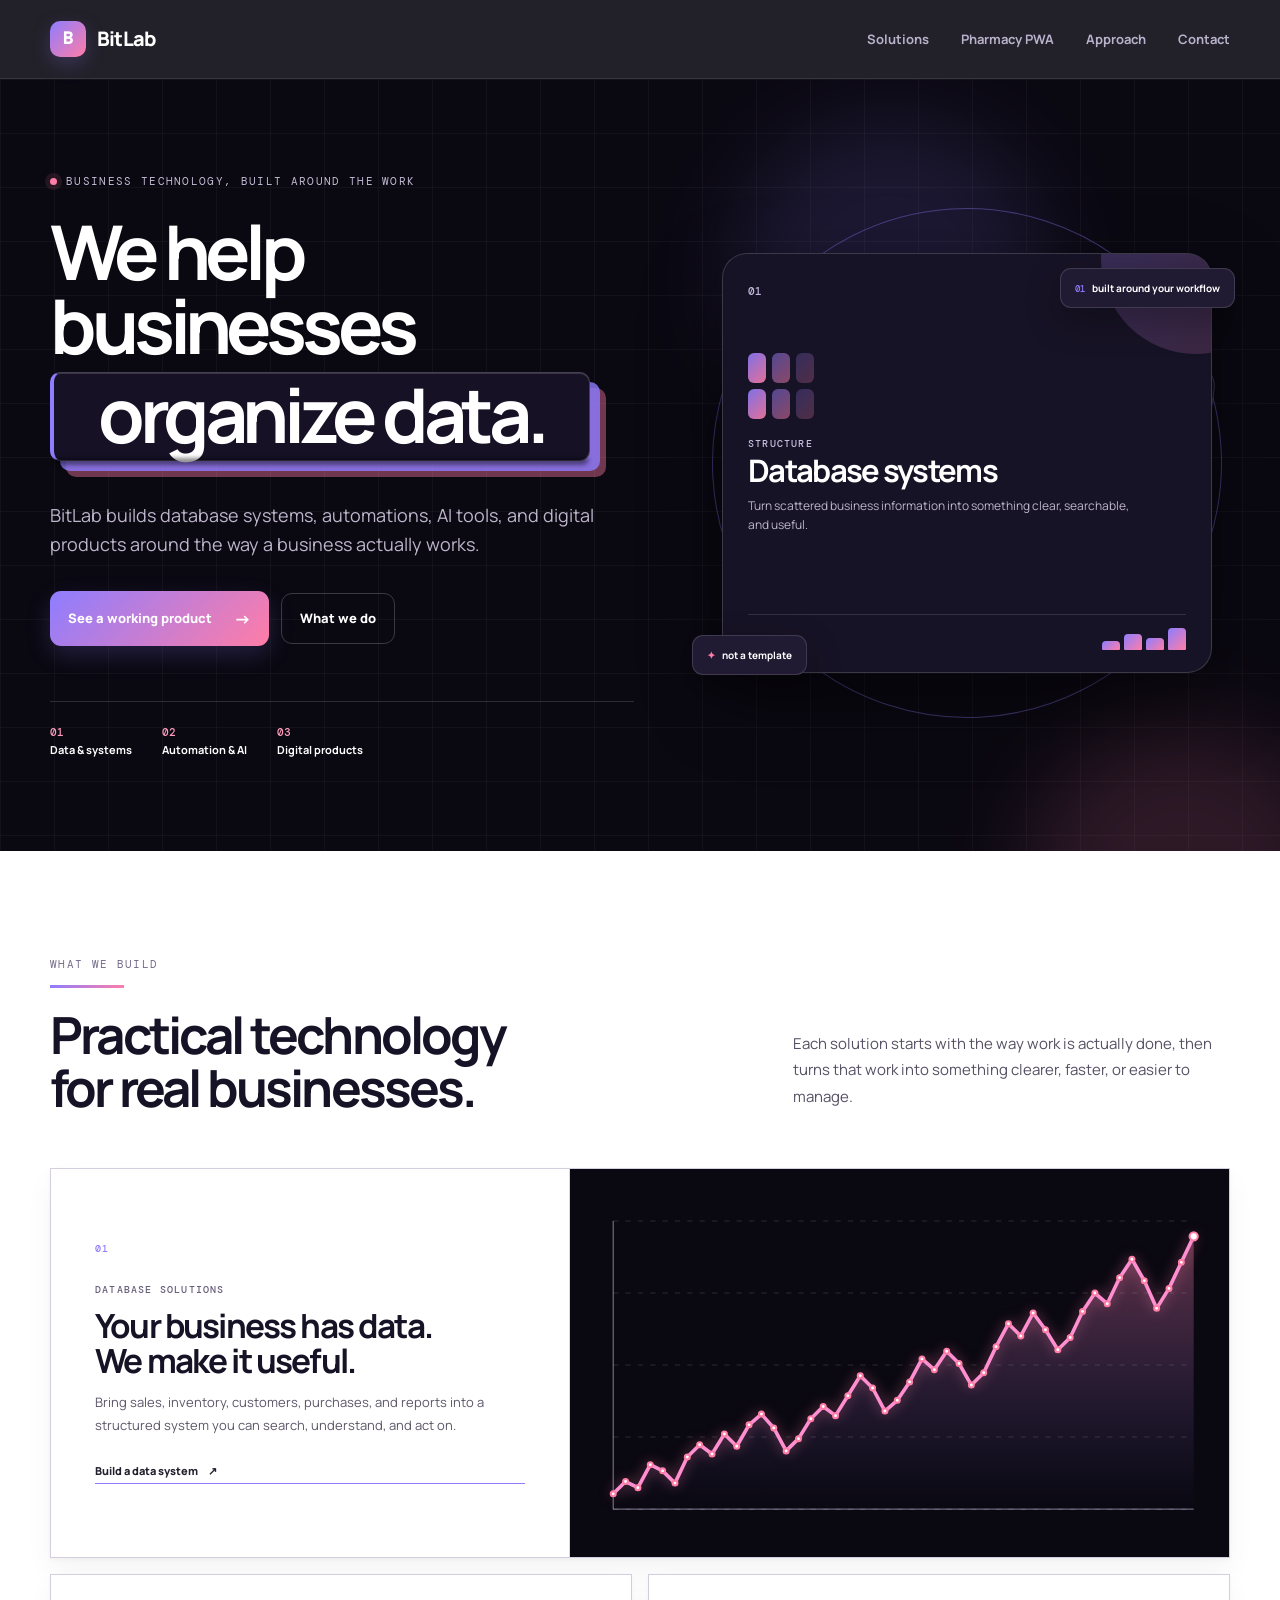
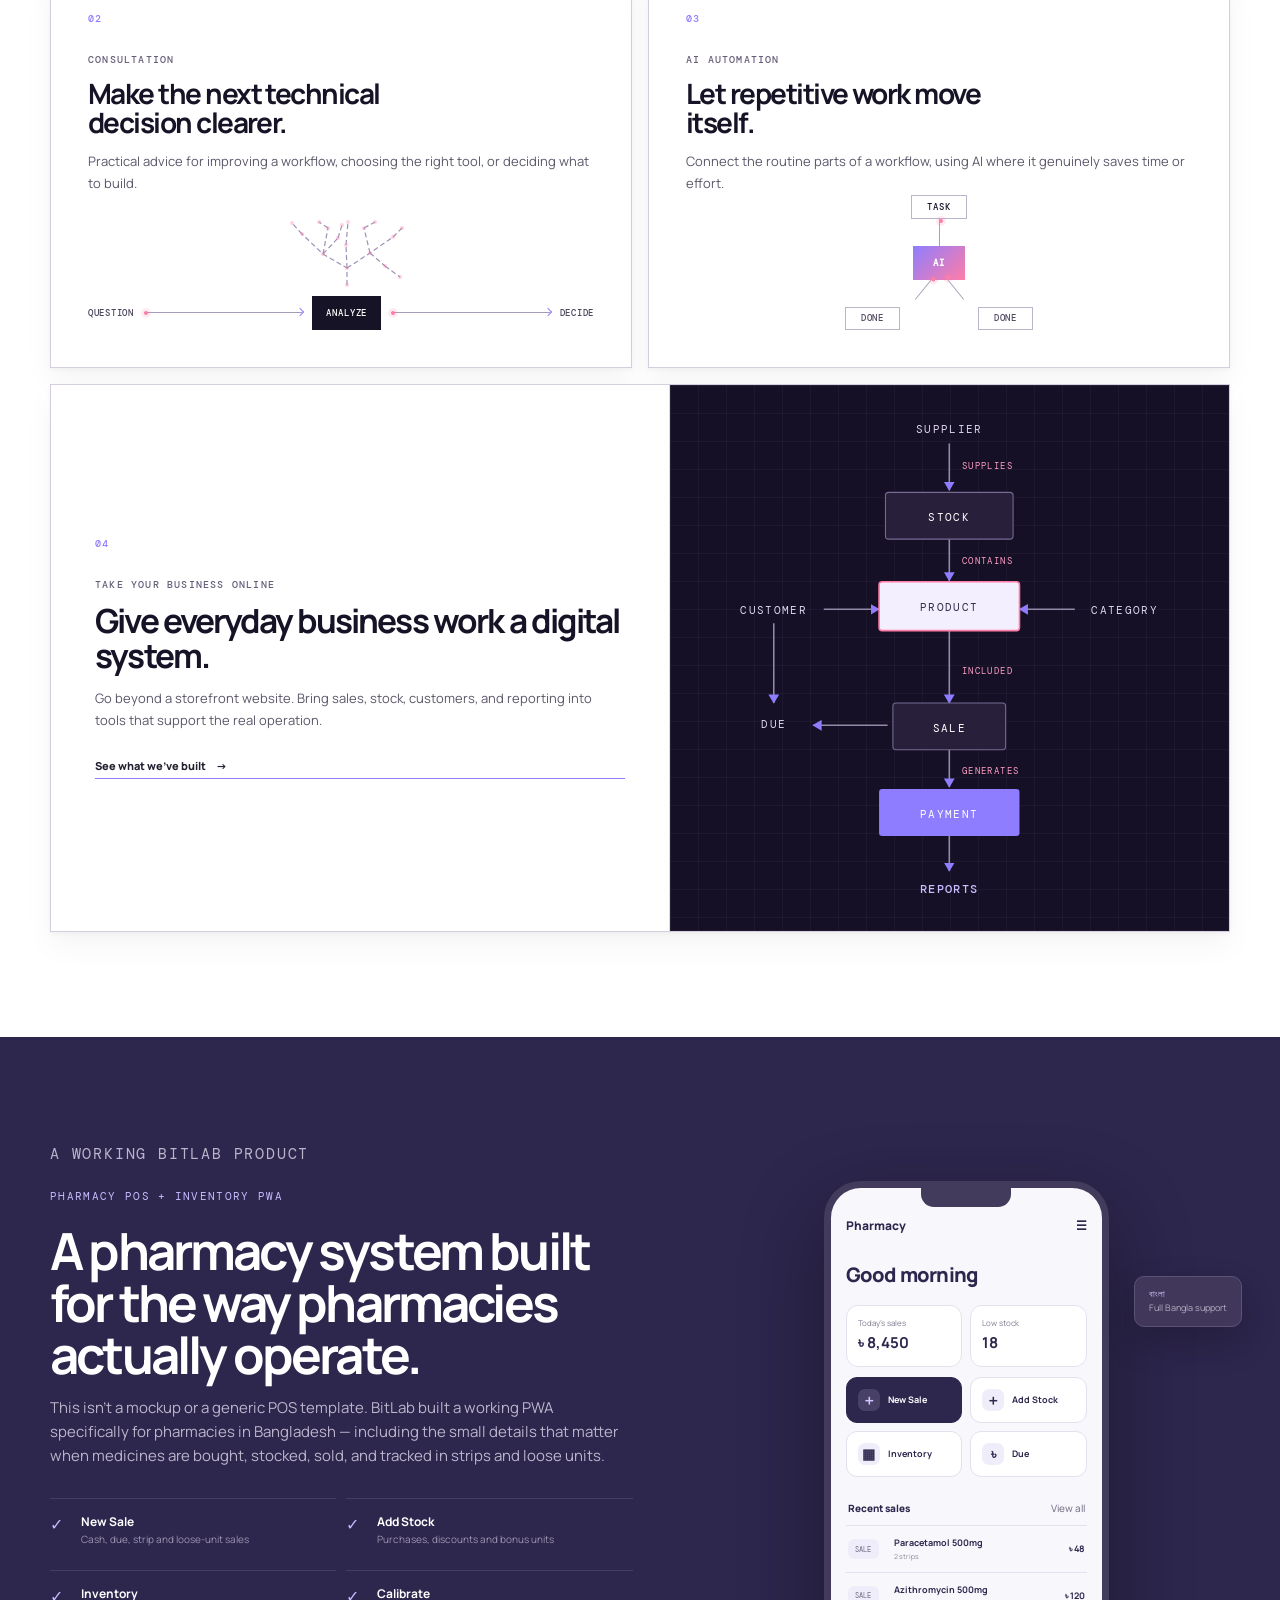
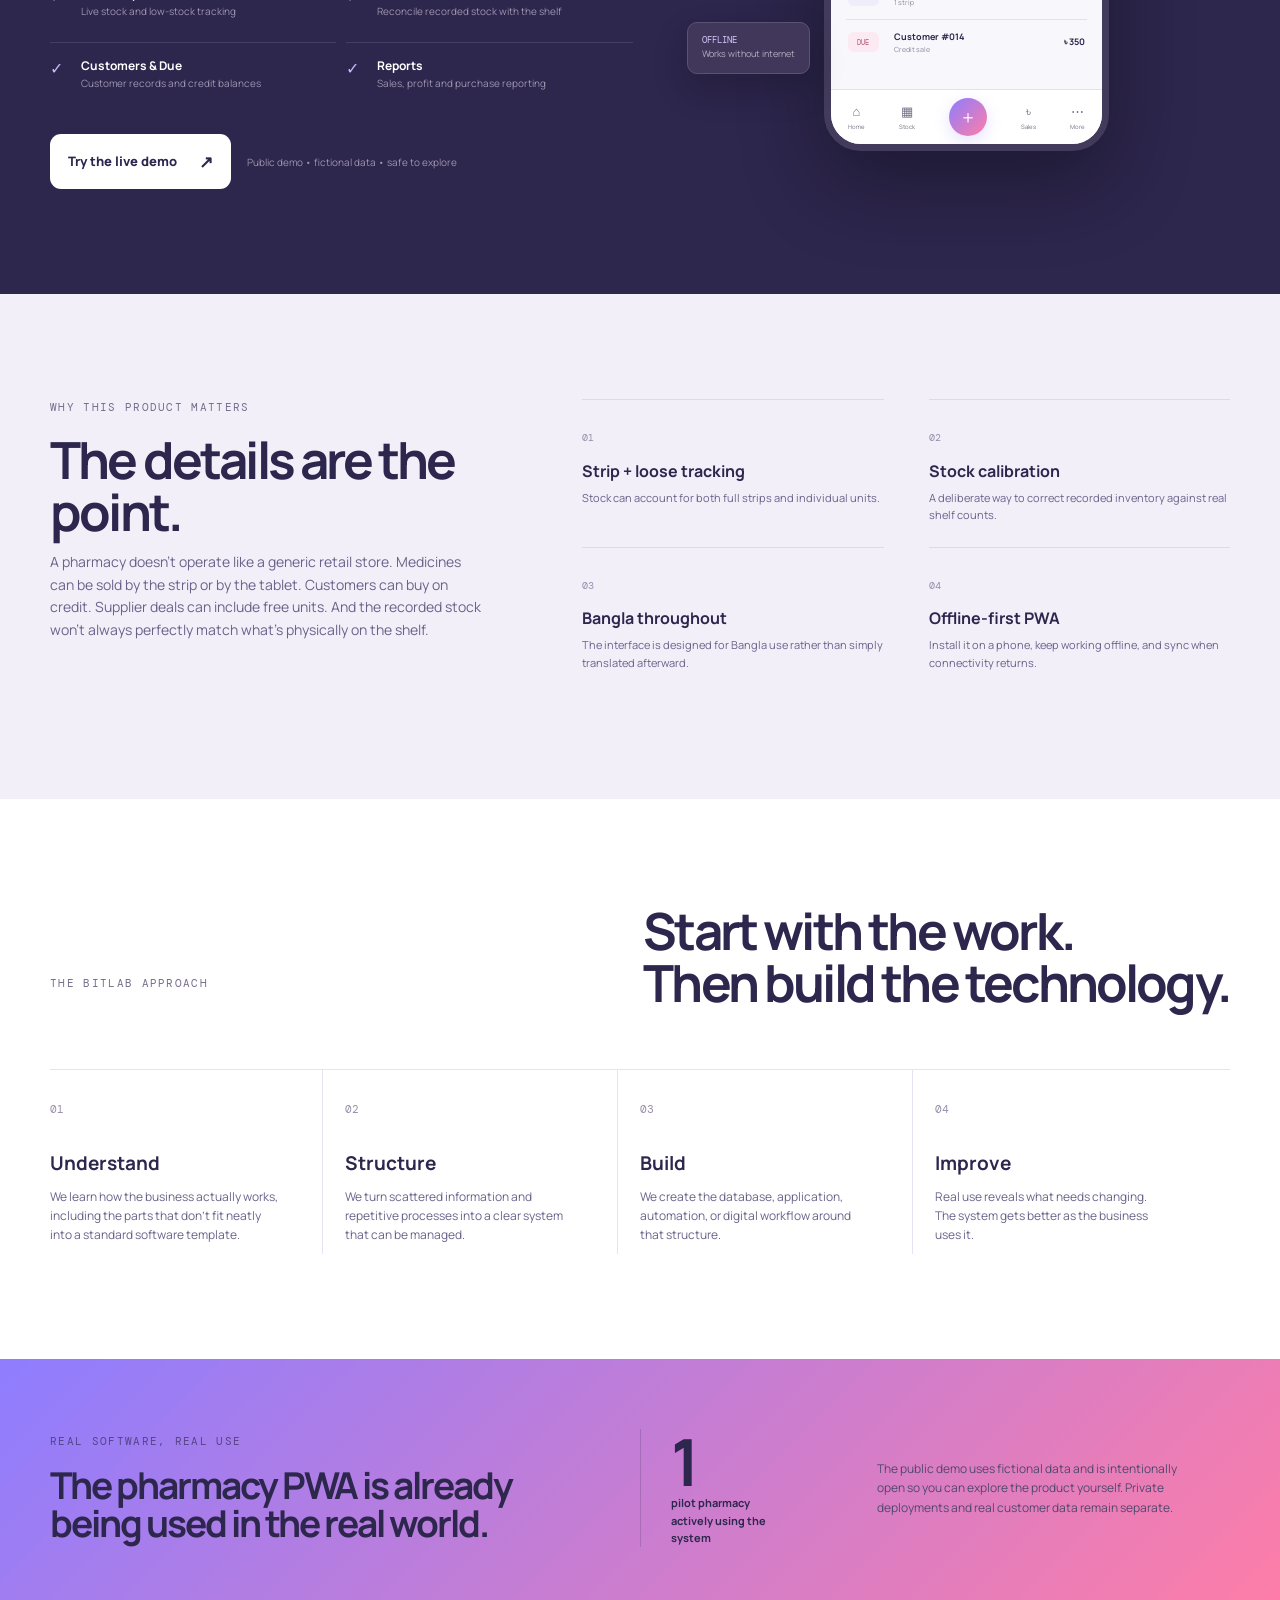
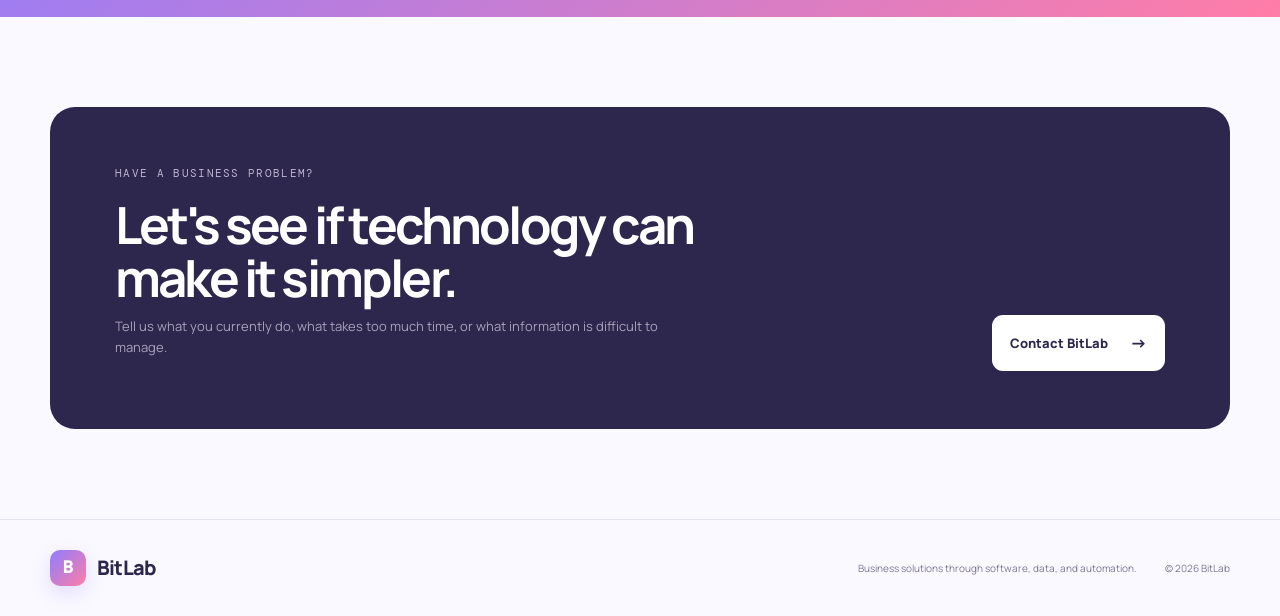
==== commit 53e1effe: "butified the 2nd page" ====
--- a/index.html
+++ b/index.html
@@ -145,7 +145,7 @@
               <a href="#contact">Build a data system <span>↗</span></a>
             </div>
             <div class="module-visual data-visual">
-              <img src="assets/images/growth%20curve%201.png" alt="A growth chart illustrating structured business data">
+              <svg class="growth-chart" id="growthChart" viewBox="0 0 640 360" role="img" aria-label="An animated business growth chart"></svg>
             </div>
           </article>
 
@@ -157,7 +157,7 @@
               <p>Practical advice for improving a workflow, choosing the right tool, or deciding what to build.</p>
             </div>
             <div class="decision-flow" aria-label="Question, analyze, decide">
-              <span>QUESTION</span><i></i><b>ANALYZE</b><i></i><span>DECIDE</span>
+              <span>QUESTION</span><i></i><span class="analyze-node"><svg class="neural-pattern" viewBox="0 0 120 70" aria-hidden="true"><path d="M60 65V48L36 34 15 14" /><path d="M36 34 41 8" /><path d="M36 34 51 18" /><path d="M60 48 83 33 106 17" /><path d="M83 33 77 8" /><path d="M83 33 98 46" /><path d="M60 48 59 25" /><path d="M59 25 61 2" /><path d="M15 14 5 3" /><path d="M41 8 32 2" /><path d="M51 18 55 5" /><path d="M106 17 115 8" /><path d="M77 8 88 2" /><path d="M98 46 113 57" /><circle cx="60" cy="65" r="2" /><circle cx="60" cy="48" r="2" /><circle cx="36" cy="34" r="2" /><circle cx="15" cy="14" r="2" /><circle cx="41" cy="8" r="2" /><circle cx="51" cy="18" r="2" /><circle cx="83" cy="33" r="2" /><circle cx="106" cy="17" r="2" /><circle cx="77" cy="8" r="2" /><circle cx="98" cy="46" r="2" /><circle cx="59" cy="25" r="2" /><circle cx="61" cy="2" r="2" /><circle cx="5" cy="3" r="2" /><circle cx="32" cy="2" r="2" /><circle cx="55" cy="5" r="2" /><circle cx="115" cy="8" r="2" /><circle cx="88" cy="2" r="2" /><circle cx="113" cy="57" r="2" /></svg><b>ANALYZE</b></span><i></i><span>DECIDE</span>
             </div>
           </article>
 
@@ -182,9 +182,21 @@
               <a href="#pharmacy">See what we’ve built <span>→</span></a>
             </div>
             <div class="business-map" aria-label="A business system with sales, stock, customers and reports">
-              <b>YOUR BUSINESS</b>
-              <div><span>SALES</span><span>STOCK</span><span>CUSTOMERS</span><span>REPORTS</span></div>
-              <strong>DIGITAL SYSTEM</strong>
+              <svg class="business-schema" viewBox="0 0 480 480" role="img" aria-label="Supplier, stock, product, customer, category, sale, due, payment and reports relationships">
+                <defs><marker id="schema-arrow" markerWidth="7" markerHeight="7" refX="5.5" refY="3.5" orient="auto"><path d="M0 0 0 7 6 3.5z" fill="#8e7dff" /></marker></defs>
+                <g class="schema-lines" marker-end="url(#schema-arrow)">
+                  <path d="M240 38V82" /><path d="M240 128V167" /><path d="M122 194H174" /><path d="M358 194H306" /><path d="M75 207V282" /><path d="M240 214V282" /><path d="M182 303H112" /><path d="M240 326V361" /><path d="M240 407V440" />
+                </g>
+                <g class="schema-labels"><text x="252" y="62">SUPPLIES</text><text x="252" y="151">CONTAINS</text><text x="252" y="255">INCLUDED</text><text x="252" y="349">GENERATES</text></g>
+                <text class="schema-plain" x="240" y="28" text-anchor="middle">SUPPLIER</text>
+                <rect class="schema-node dark" x="180" y="84" width="120" height="44" rx="3" /><text class="schema-node-text" x="240" y="111" text-anchor="middle">STOCK</text>
+                <text class="schema-plain" x="75" y="198" text-anchor="middle">CUSTOMER</text><text class="schema-plain" x="405" y="198" text-anchor="middle">CATEGORY</text>
+                <rect class="schema-node focus" x="174" y="168" width="132" height="46" rx="3" /><text class="schema-focus-text" x="240" y="196" text-anchor="middle">PRODUCT</text>
+                <text class="schema-plain" x="75" y="306" text-anchor="middle">DUE</text>
+                <rect class="schema-node dark" x="187" y="282" width="106" height="44" rx="3" /><text class="schema-node-text" x="240" y="309" text-anchor="middle">SALE</text>
+                <rect class="schema-node light" x="174" y="363" width="132" height="44" rx="3" /><text class="schema-light-text" x="240" y="390" text-anchor="middle">PAYMENT</text>
+                <text class="schema-report" x="240" y="461" text-anchor="middle">REPORTS</text>
+              </svg>
             </div>
           </article>
         </div>
--- a/style.css
+++ b/style.css
@@ -419,7 +419,13 @@
 .solutions-intro > p { color:#565064; margin:0 0 3px; font-size:15px; line-height:1.75; max-width:430px; }
 .section-rule { width:74px; height:3px; margin:-4px 0 20px; background:var(--gradient); }
 .solution-system { display:grid; grid-template-columns:1fr 1fr; gap:16px; }
-.solution-module { border:1px solid #dcd6e8; background:#fff; position:relative; overflow:hidden; }
+.solution-module {
+  border:1px solid #d5cedf;
+  background:#fff;
+  box-shadow:0 2px 4px rgba(23,19,38,.035), 0 14px 28px rgba(23,19,38,.045);
+  position:relative;
+  overflow:hidden;
+}
 .module-number,.module-label { font:500 10px "DM Mono", monospace; letter-spacing:.12em; }
 .module-number { color:#8e7dff; display:block; margin-bottom:28px; }
 .module-label { color:#675e7a; margin:0 0 13px; }
@@ -429,13 +435,35 @@
 .solution-data { grid-column:1 / -1; min-height:390px; display:grid; grid-template-columns:.88fr 1.12fr; }
 .module-copy { padding:44px; display:flex; flex-direction:column; justify-content:center; }
 .data-visual { border-left:1px solid #dcd6e8; background:#0a0811; overflow:hidden; }
-.data-visual img { width:100%; height:100%; display:block; object-fit:cover; }
+.growth-chart { display:block; width:100%; height:100%; }
+.growth-grid { stroke:rgba(206,194,255,.18); stroke-width:1; stroke-dasharray:5 7; }
+.growth-axis { stroke:rgba(230,223,255,.45); stroke-width:1.2; }
+.growth-area { fill:url(#growthFill); opacity:0; transition:opacity 3s ease 1.2s; }
+.growth-line { fill:none; stroke:#ff8fd0; stroke-width:3.5; stroke-linecap:round; stroke-linejoin:round; filter:drop-shadow(0 0 6px rgba(255,125,167,.55)); }
+.growth-dot { fill:#fff; stroke:#ff7da7; stroke-width:2; opacity:0; transition:opacity .18s ease; }
+.data-visual.chart-visible .growth-area { opacity:.58; }
+.data-visual.chart-visible .growth-line { animation: drawGrowth 7s cubic-bezier(.22,1,.36,1) forwards; }
+.data-visual.chart-visible .growth-dot { opacity:1; }
+@keyframes drawGrowth { to { stroke-dashoffset:0; } }
 .solution-consult,.solution-automation { min-height:370px; padding:37px; display:flex; flex-direction:column; justify-content:space-between; }
 .solution-consult h3,.solution-automation h3 { font-size:28px; max-width:340px; }
-.decision-flow { align-self:end; width:175px; display:grid; justify-items:center; gap:8px; color:#4c455d; font:500 10px "DM Mono", monospace; letter-spacing:.08em; }
-.decision-flow i { width:1px; height:19px; background:#a59bb7; position:relative; }
-.decision-flow i::after { content:""; position:absolute; bottom:-1px; left:-2px; width:5px; height:5px; border-right:1px solid #8e7dff; border-bottom:1px solid #8e7dff; transform:rotate(45deg); }
-.decision-flow b { padding:11px 22px; color:#fff; background:#171326; font:500 10px "DM Mono", monospace; letter-spacing:.1em; }
+.decision-flow { align-self:end; width:100%; display:flex; align-items:center; gap:10px; color:#4c455d; font:500 9px "DM Mono", monospace; letter-spacing:.08em; }
+.decision-flow > span:not(.analyze-node) { white-space:nowrap; }
+.decision-flow > i { height:1px; flex:1; min-width:20px; background:#a59bb7; position:relative; }
+.decision-flow > i::before { content:""; position:absolute; right:-1px; top:-3px; width:5px; height:5px; border-top:1px solid #8e7dff; border-right:1px solid #8e7dff; transform:rotate(45deg); }
+.decision-flow > i::after { content:""; position:absolute; left:0; top:50%; width:4px; height:4px; border-radius:50%; background:#ff7da7; box-shadow:0 0 0 3px rgba(255,125,167,.15); transform:translateY(-50%); animation: decisionSignal 1.7s linear infinite; }
+.decision-flow > i:nth-of-type(2)::after { animation-delay:-.85s; }
+.analyze-node { position:relative; display:grid; place-items:center; }
+.decision-flow b { padding:11px 14px; color:#fff; background:#171326; font:500 9px "DM Mono", monospace; letter-spacing:.1em; animation: analyzePulse 1.7s ease-in-out infinite; }
+.neural-pattern { position:absolute; bottom:calc(100% + 6px); left:50%; width:120px; height:70px; transform:translateX(-50%); overflow:visible; }
+.neural-pattern path { fill:none; stroke:#9d91b8; stroke-width:1.2; stroke-dasharray:5 3; animation: neuralPath 1.7s linear infinite; }
+.neural-pattern path:nth-of-type(2) { animation-delay:-.22s; }.neural-pattern path:nth-of-type(3) { animation-delay:-.44s; }.neural-pattern path:nth-of-type(4) { animation-delay:-.66s; }.neural-pattern path:nth-of-type(5) { animation-delay:-.88s; }.neural-pattern path:nth-of-type(6) { animation-delay:-1.1s; }.neural-pattern path:nth-of-type(7) { animation-delay:-1.32s; }
+.neural-pattern circle { fill:#ff7da7; opacity:.35; animation: neuralFire 1.7s ease-in-out infinite; }
+.neural-pattern circle:nth-of-type(2) { animation-delay:-1.54s; }.neural-pattern circle:nth-of-type(3) { animation-delay:-1.37s; }.neural-pattern circle:nth-of-type(4) { animation-delay:-1.2s; }.neural-pattern circle:nth-of-type(5) { animation-delay:-1.03s; }.neural-pattern circle:nth-of-type(6) { animation-delay:-.86s; }.neural-pattern circle:nth-of-type(7) { animation-delay:-.69s; }.neural-pattern circle:nth-of-type(8) { animation-delay:-.52s; }.neural-pattern circle:nth-of-type(9) { animation-delay:-.35s; }.neural-pattern circle:nth-of-type(10) { animation-delay:-.18s; }
+@keyframes decisionSignal { from { left:0; } to { left:calc(100% - 4px); } }
+@keyframes analyzePulse { 0%,100% { box-shadow:0 0 0 0 rgba(142,125,255,0); transform:scale(1); } 50% { box-shadow:0 0 0 5px rgba(142,125,255,.14); transform:scale(1.035); } }
+@keyframes neuralPath { to { stroke-dashoffset:-16; } }
+@keyframes neuralFire { 0%,100% { opacity:.3; r:2; } 35% { opacity:1; r:3.2; } }
 .automation-flow { width:230px; height:135px; align-self:center; position:relative; font:500 9px "DM Mono", monospace; letter-spacing:.1em; }
 .automation-flow span,.automation-flow b { position:absolute; display:grid; place-items:center; }
 .flow-input { top:0; left:87px; width:56px; height:24px; border:1px solid #bcb4ca; }
@@ -448,13 +476,26 @@
 .line-two::after,.line-three::after { animation-delay:-1.1s; }
 @keyframes flowDot { from { top:0; } to { top:calc(100% - 4px); } }
 .solution-online { grid-column:1 / -1; min-height:295px; display:grid; grid-template-columns:1.05fr .95fr; }
-.online-copy { padding:40px 44px; }
-.business-map { border-left:1px solid #dcd6e8; display:grid; align-content:center; justify-items:center; gap:22px; padding:28px; font:500 10px "DM Mono", monospace; letter-spacing:.1em; color:#494157; }
-.business-map > b { padding:9px 13px; color:#fff; background:#171326; font-weight:500; }
-.business-map > div { display:grid; grid-template-columns:1fr 1fr; gap:8px; position:relative; }
-.business-map > div::before { content:""; position:absolute; top:-14px; left:50%; height:14px; border-left:1px solid #9a90ad; }
-.business-map span { padding:7px 10px; border:1px solid #d2cbdc; font-size:9px; }
-.business-map strong { color:#8e7dff; font-weight:500; }
+.online-copy { padding:40px 44px; display:flex; flex-direction:column; justify-content:center; }
+.business-map {
+  border-left:1px solid #dcd6e8;
+  min-height:390px;
+  padding:18px 24px;
+  background:
+    linear-gradient(rgba(255,255,255,.035) 1px, transparent 1px),
+    linear-gradient(90deg, rgba(255,255,255,.035) 1px, transparent 1px),
+    #151025;
+  background-size:28px 28px, 28px 28px, auto;
+  box-shadow:inset 0 0 0 1px rgba(255,255,255,.04);
+}
+.business-schema { display:block; width:100%; height:100%; font-family:"DM Mono", monospace; letter-spacing:.08em; }
+.schema-lines path { fill:none; stroke:#9389a9; stroke-width:1.45; }
+.schema-lines marker path { fill:#8e7dff; }
+.schema-labels text { fill:#ff9fc5; font-size:8px; }
+.schema-plain { fill:#ddd5ed; font-size:10px; }
+.schema-node.dark { fill:#28203b; stroke:#766a91; stroke-width:1; }.schema-node.focus { fill:#f3efff; stroke:#ff7da7; stroke-width:1.5; }.schema-node.light { fill:#8e7dff; }
+.schema-node-text { fill:#fff; font-size:10px; }.schema-focus-text { fill:#322b43; font-size:10px; }.schema-light-text { fill:#fff; font-size:10px; }
+.schema-report { fill:#c9bdff; font-size:11px; font-weight:500; }
 
 .pharmacy { background:var(--dark); color:white; }
 .product-shell { display:grid; grid-template-columns:1.05fr .95fr; gap:70px; align-items:center; }
@@ -583,7 +624,7 @@
   .solution-data { min-height:auto; }
   .data-visual { min-height:235px; border-left:0; border-top:1px solid #dcd6e8; }
   .solution-consult,.solution-automation { min-height:330px; }
-  .business-map { min-height:250px; border-left:0; border-top:1px solid #dcd6e8; }
+  .business-map { min-height:390px; border-left:0; border-top:1px solid #dcd6e8; }
   .approach-head { display:block; }
   .proof-inner { grid-template-columns:1fr;gap:30px; }
   .proof-text { grid-column:auto; }
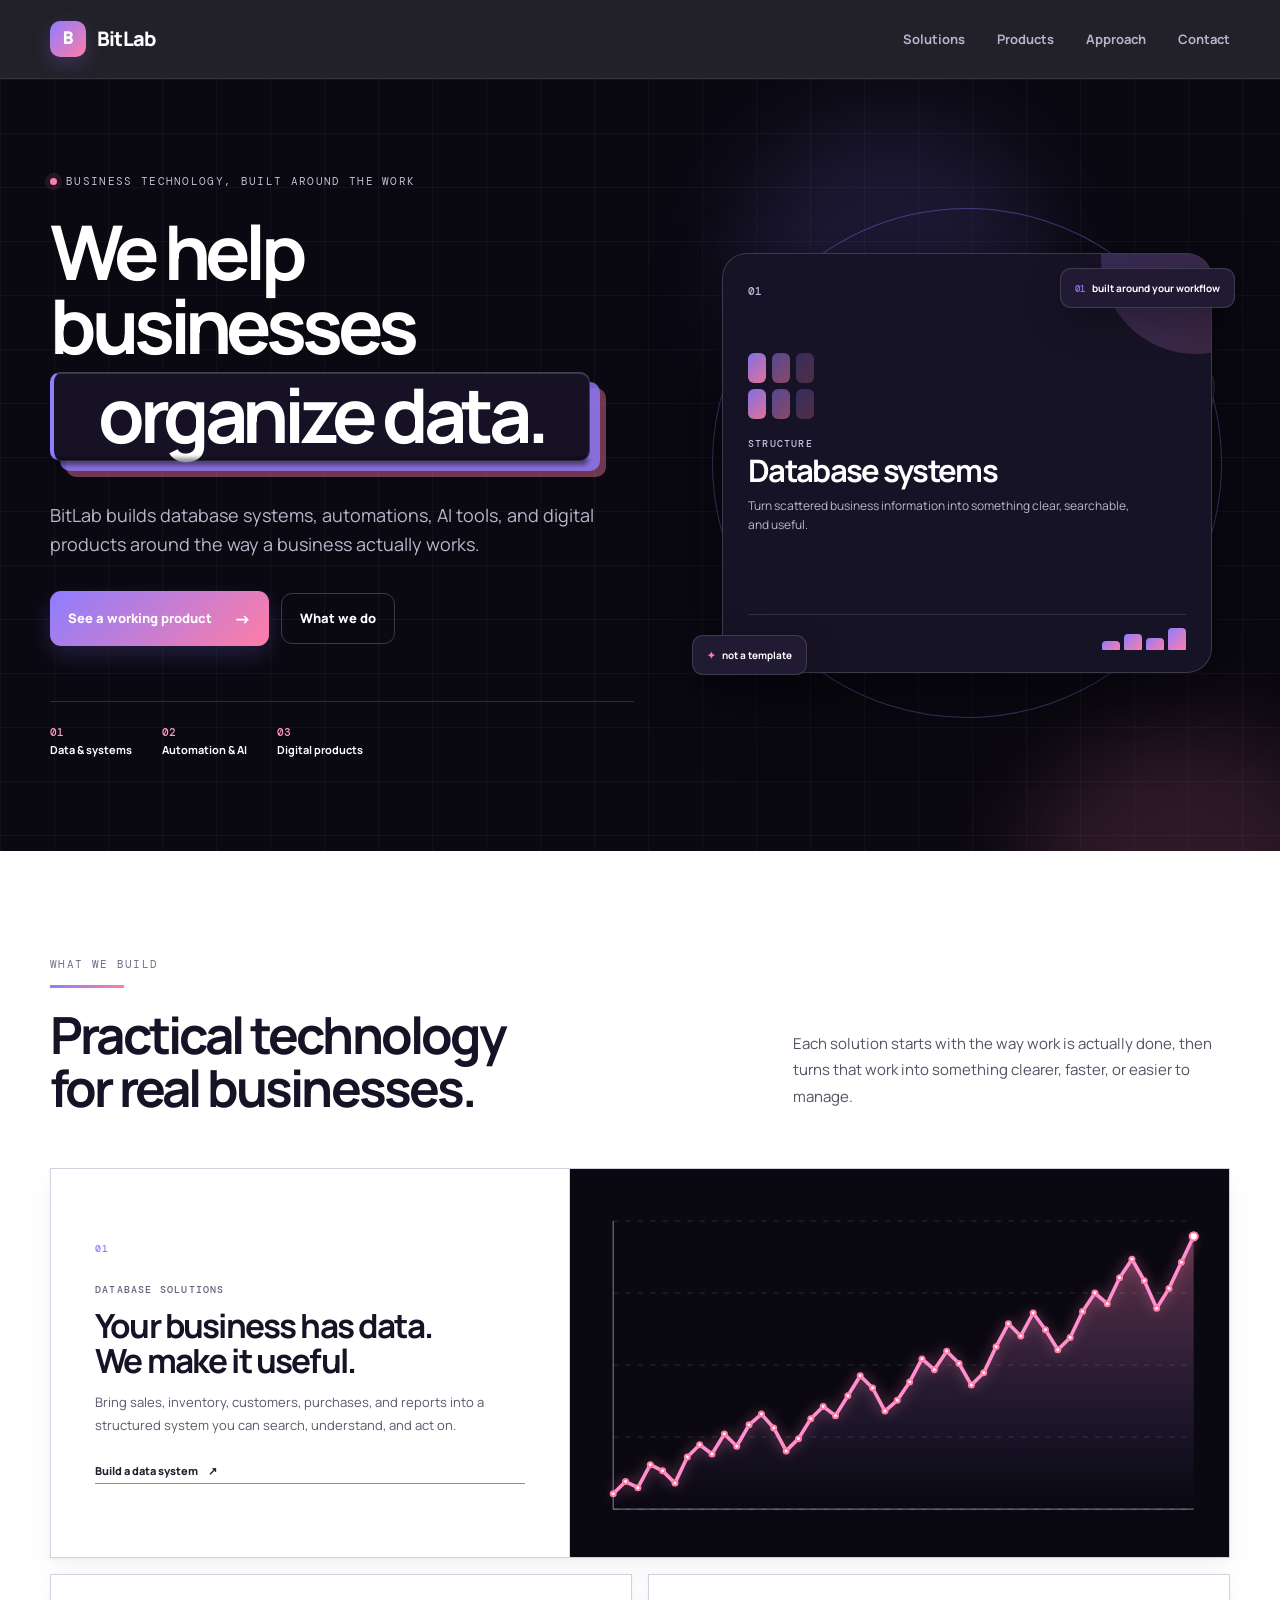
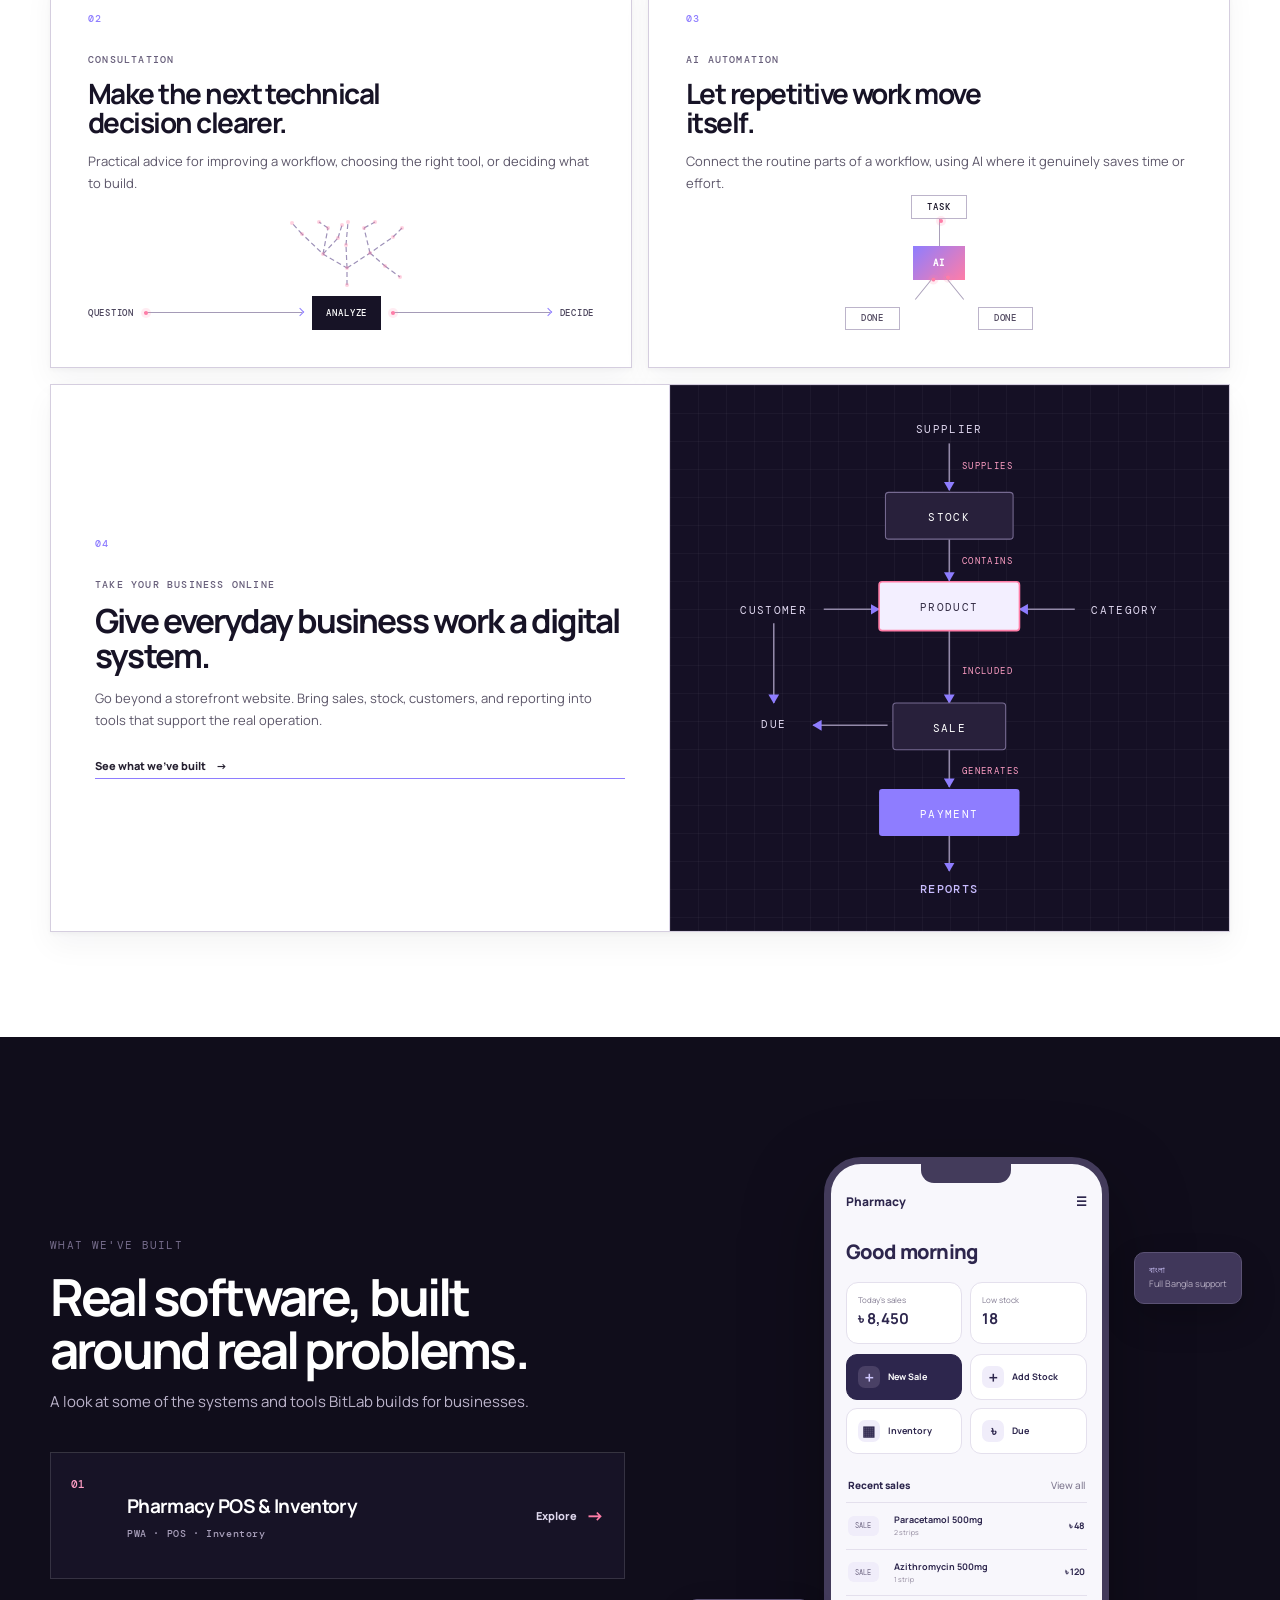
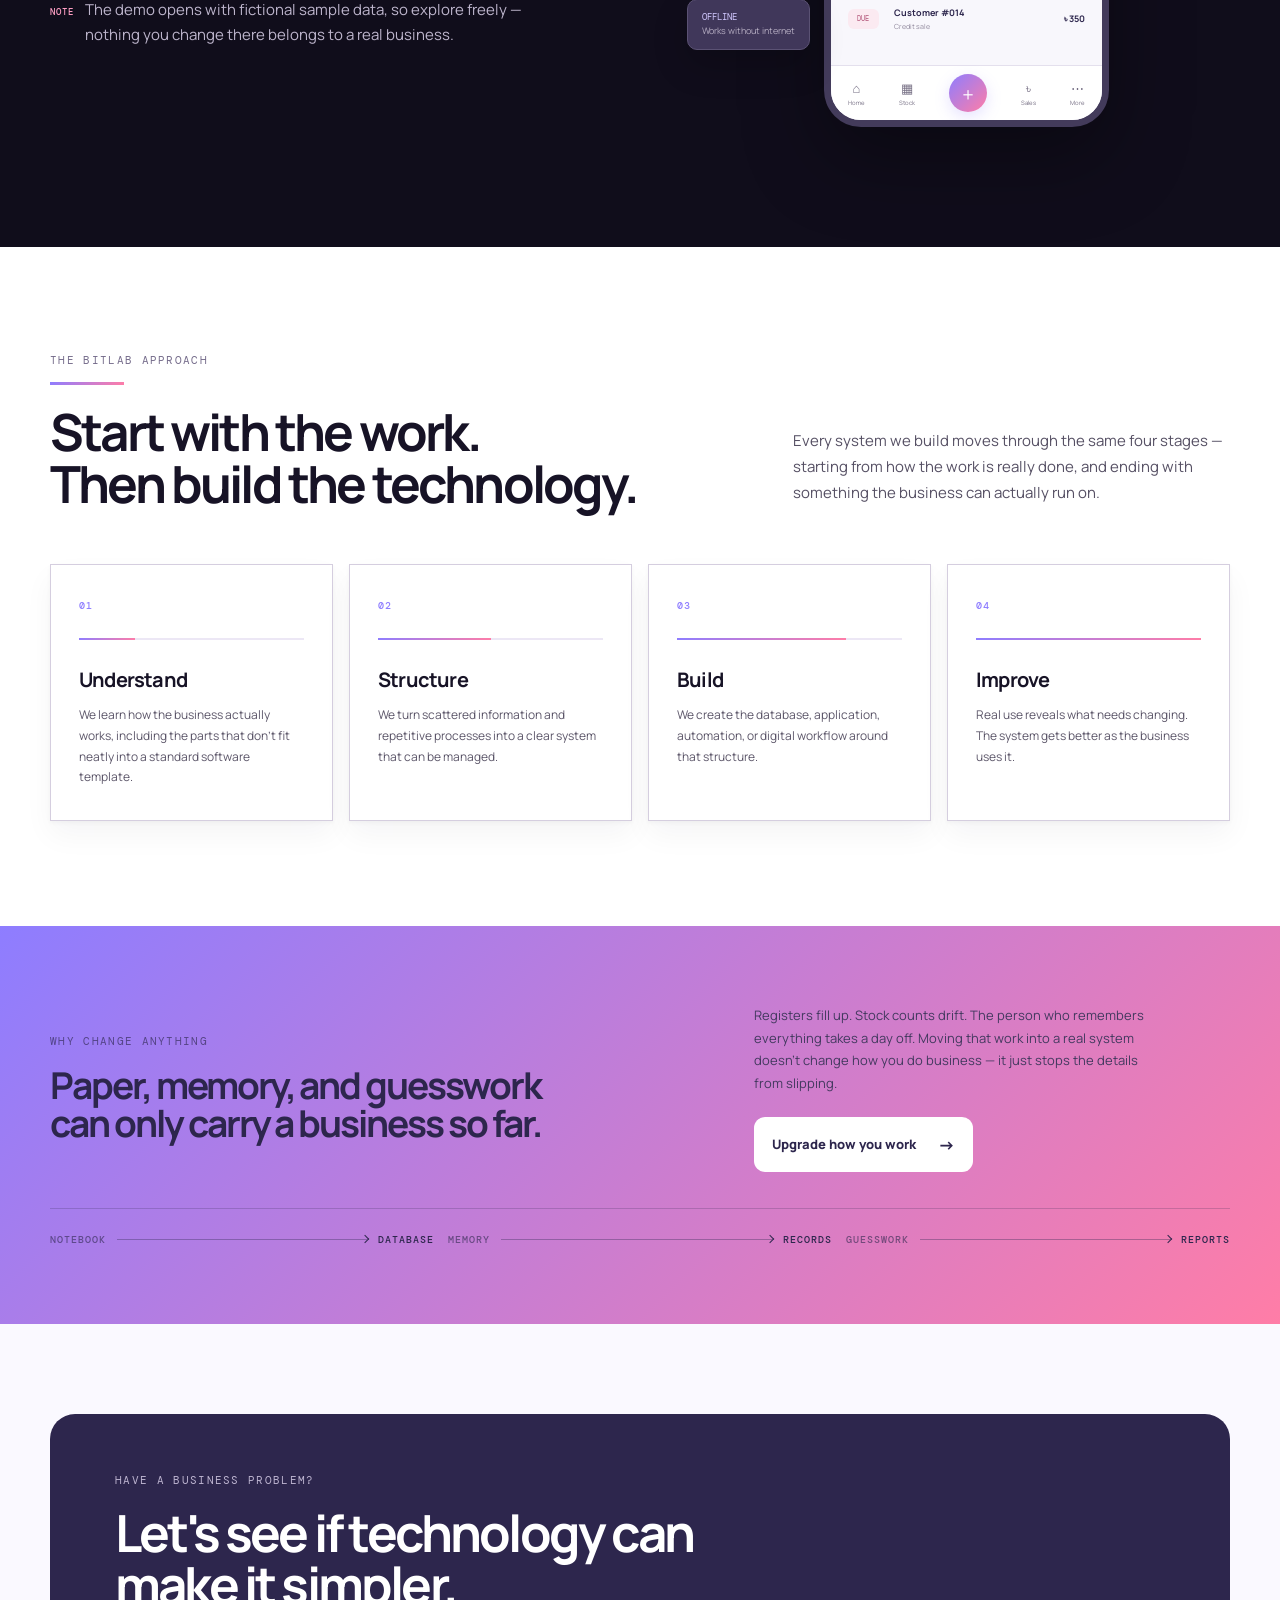
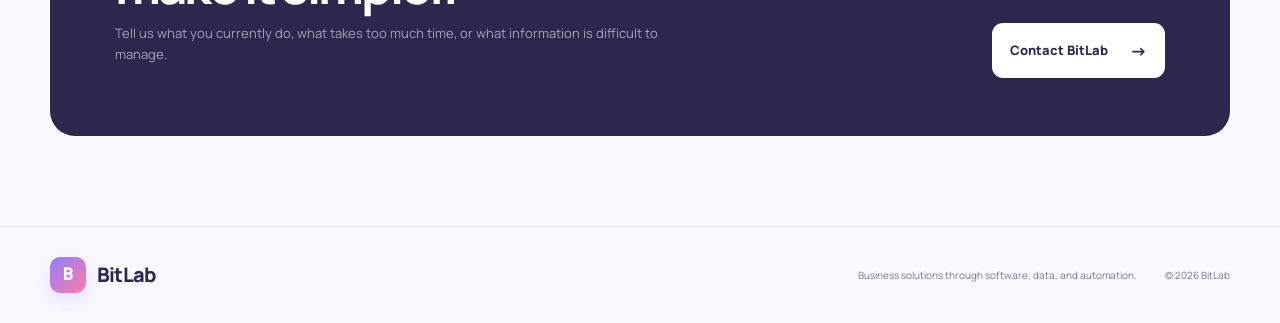
==== commit 770d40d0: "resolved some security issue and added a product" ====
--- a/index.html
+++ b/index.html
@@ -21,7 +21,7 @@
 
       <nav class="nav" aria-label="Main navigation">
         <a href="#solutions">Solutions</a>
-        <a href="#pharmacy">Pharmacy PWA</a>
+        <a href="#pharmacy">Products</a>
         <a href="#approach">Approach</a>
         <a href="#contact">Contact</a>
       </nav>
@@ -205,30 +205,46 @@
 
     <section class="section pharmacy" id="pharmacy">
       <div class="container">
-        <div class="product-shell">
-          <div class="product-copy">
-            <p class="kicker">A WORKING BITLAB PRODUCT</p>
-            <div class="product-badge">PHARMACY POS + INVENTORY PWA</div>
-            <h2>A pharmacy system built for the way pharmacies actually operate.</h2>
-            <p>
-              This isn't a mockup or a generic POS template. BitLab built a working PWA
-              specifically for pharmacies in Bangladesh — including the small details that
-              matter when medicines are bought, stocked, sold, and tracked in strips and loose units.
+        <div class="built-shell">
+          <div class="built-copy">
+            <p class="kicker">WHAT WE'VE BUILT</p>
+            <h2>Real software, built around real problems.</h2>
+            <p>A look at some of the systems and tools BitLab builds for businesses.</p>
+
+            <div class="built-products" aria-label="BitLab products">
+              <a class="built-product" data-demo-product="pharmacy" href="#" target="_blank" rel="noopener">
+                <span class="built-number">01</span>
+                <span class="built-product-info">
+                  <strong>Pharmacy POS &amp; Inventory</strong>
+                  <small>PWA · POS · Inventory</small>
+                </span>
+                <span class="built-explore">Explore <i>→</i></span>
+              </a>
+
+              <!--
+                To add the next public demo once it's ready:
+                1. Add its URL to `publicDemoProducts` in script.js.
+                2. Copy the block below and set data-demo-product to that same key.
+                Only add a product here if it is a public, no-password demo shop
+                with fictional data — never a real client shop. See
+                website_shop_access_context.md.
+
+              <a class="built-product" data-demo-product="salon" href="#" target="_blank" rel="noopener">
+                <span class="built-number">02</span>
+                <span class="built-product-info">
+                  <strong>Salon Booking & POS</strong>
+                  <small>PWA · Bookings · POS</small>
+                </span>
+                <span class="built-explore">Explore <i>→</i></span>
+              </a>
+              -->
+            </div>
+
+            <p class="built-note">
+              <span>NOTE</span>
+              The demo opens with fictional sample data, so explore freely — nothing you
+              change there belongs to a real business.
             </p>
-
-            <div class="feature-list">
-              <div><span>✓</span><strong>New Sale</strong><small>Cash, due, strip and loose-unit sales</small></div>
-              <div><span>✓</span><strong>Add Stock</strong><small>Purchases, discounts and bonus units</small></div>
-              <div><span>✓</span><strong>Inventory</strong><small>Live stock and low-stock tracking</small></div>
-              <div><span>✓</span><strong>Calibrate</strong><small>Reconcile recorded stock with the shelf</small></div>
-              <div><span>✓</span><strong>Customers & Due</strong><small>Customer records and credit balances</small></div>
-              <div><span>✓</span><strong>Reports</strong><small>Sales, profit and purchase reporting</small></div>
-            </div>
-
-            <div class="product-actions">
-              <a class="button button-primary" href="DEMO_LINK_HERE" target="_blank" rel="noopener">Try the live demo <span>↗</span></a>
-              <span class="demo-note">Public demo • fictional data • safe to explore</span>
-            </div>
           </div>
 
           <div class="product-screen">
@@ -260,6 +276,11 @@
         </div>
       </div>
     </section>
+
+    <!--
+      MOVED TO THE PRODUCT ITSELF (shop.bitlab.com) — kept here, commented out,
+      in case any of this copy is wanted back on the marketing site later.
+      Its CSS is still in style.css under the "details" section.
 
     <section class="section details">
       <div class="container">
@@ -283,36 +304,66 @@
         </div>
       </div>
     </section>
+    -->
 
     <section class="section approach" id="approach">
       <div class="container">
         <div class="approach-head">
-          <p class="kicker">THE BITLAB APPROACH</p>
-          <h2>Start with the work.<br>Then build the technology.</h2>
+          <div>
+            <p class="kicker">THE BITLAB APPROACH</p>
+            <div class="section-rule" aria-hidden="true"></div>
+            <h2>Start with the work.<br>Then build the technology.</h2>
+          </div>
+          <p>Every system we build moves through the same four stages — starting from how the work is really done, and ending with something the business can actually run on.</p>
         </div>
         <div class="steps">
-          <div class="step"><span>01</span><h3>Understand</h3><p>We learn how the business actually works, including the parts that don't fit neatly into a standard software template.</p></div>
-          <div class="step"><span>02</span><h3>Structure</h3><p>We turn scattered information and repetitive processes into a clear system that can be managed.</p></div>
-          <div class="step"><span>03</span><h3>Build</h3><p>We create the database, application, automation, or digital workflow around that structure.</p></div>
-          <div class="step"><span>04</span><h3>Improve</h3><p>Real use reveals what needs changing. The system gets better as the business uses it.</p></div>
-        </div>
-      </div>
-    </section>
-
-    <section class="section proof">
-      <div class="container proof-inner">
-        <div>
-          <p class="kicker">REAL SOFTWARE, REAL USE</p>
-          <h2>The pharmacy PWA is already being used in the real world.</h2>
-        </div>
-        <div class="proof-stat">
-          <strong>1</strong>
-          <span>pilot pharmacy actively using the system</span>
-        </div>
-        <p class="proof-text">
-          The public demo uses fictional data and is intentionally open so you can explore the
-          product yourself. Private deployments and real customer data remain separate.
-        </p>
+          <article class="step">
+            <span class="step-number">01</span>
+            <div class="step-track" aria-hidden="true"><i></i></div>
+            <h3>Understand</h3>
+            <p>We learn how the business actually works, including the parts that don't fit neatly into a standard software template.</p>
+          </article>
+          <article class="step">
+            <span class="step-number">02</span>
+            <div class="step-track" aria-hidden="true"><i></i></div>
+            <h3>Structure</h3>
+            <p>We turn scattered information and repetitive processes into a clear system that can be managed.</p>
+          </article>
+          <article class="step">
+            <span class="step-number">03</span>
+            <div class="step-track" aria-hidden="true"><i></i></div>
+            <h3>Build</h3>
+            <p>We create the database, application, automation, or digital workflow around that structure.</p>
+          </article>
+          <article class="step">
+            <span class="step-number">04</span>
+            <div class="step-track" aria-hidden="true"><i></i></div>
+            <h3>Improve</h3>
+            <p>Real use reveals what needs changing. The system gets better as the business uses it.</p>
+          </article>
+        </div>
+      </div>
+    </section>
+
+    <section class="section upgrade">
+      <div class="container upgrade-inner">
+        <div class="upgrade-copy">
+          <p class="kicker">WHY CHANGE ANYTHING</p>
+          <h2>Paper, memory, and guesswork<br>can only carry a business so far.</h2>
+        </div>
+        <div class="upgrade-side">
+          <p>
+            Registers fill up. Stock counts drift. The person who remembers everything
+            takes a day off. Moving that work into a real system doesn't change how you
+            do business — it just stops the details from slipping.
+          </p>
+          <a class="button button-light" href="#contact">Upgrade how you work <span>→</span></a>
+        </div>
+        <div class="upgrade-shifts" aria-label="What changes when you move to a system">
+          <div><span>NOTEBOOK</span><i></i><b>DATABASE</b></div>
+          <div><span>MEMORY</span><i></i><b>RECORDS</b></div>
+          <div><span>GUESSWORK</span><i></i><b>REPORTS</b></div>
+        </div>
       </div>
     </section>
 
@@ -338,4 +389,4 @@
 
   <script src="script.js"></script>
 </body>
-</html>
+</html>
--- a/style.css
+++ b/style.css
@@ -497,20 +497,42 @@
 .schema-node-text { fill:#fff; font-size:10px; }.schema-focus-text { fill:#322b43; font-size:10px; }.schema-light-text { fill:#fff; font-size:10px; }
 .schema-report { fill:#c9bdff; font-size:11px; font-weight:500; }
 
-.pharmacy { background:var(--dark); color:white; }
-.product-shell { display:grid; grid-template-columns:1.05fr .95fr; gap:70px; align-items:center; }
-.product-badge { display:inline-block; color:#c6bcff; margin-bottom:18px; }
-.product-copy h2 { max-width:680px; }
-.product-copy > p { color:#bdb5cc; max-width:650px; font-size:15px; }
-.feature-list { display:grid; grid-template-columns:1fr 1fr; gap:10px; margin:30px 0; }
-.feature-list div { display:grid; grid-template-columns:23px 1fr; column-gap:8px; padding:13px 0; border-top:1px solid #463e5f; }
-.feature-list span { color:#c6bcff; grid-row:span 2; }
-.feature-list strong { font-size:12px; }
-.feature-list small { color:#9e96b0; font-size:10px; }
-.product-actions { display:flex; align-items:center; gap:16px; flex-wrap:wrap; }
-.product-actions .button-primary { background:white; color:var(--ink); box-shadow:none; }
-.product-actions .button-primary:hover { background:var(--primary-pink); color:var(--text-dark); }
-.demo-note { color:#9d95ad; font-size:10px; }
+.pharmacy { background:#100d1b; color:white; }
+.built-shell { display:grid; grid-template-columns:1.05fr .95fr; gap:70px; align-items:center; }
+.built-copy h2 { max-width:680px; }
+.built-copy > p:not(.kicker) { color:#bdb5cc; max-width:510px; font-size:15px; }
+.built-products { margin-top:38px; max-width:575px; border-top:1px solid rgba(255,255,255,.16); }
+.built-product {
+  display:grid;
+  grid-template-columns:38px 1fr auto;
+  gap:18px;
+  align-items:center;
+  min-height:126px;
+  padding:24px 20px;
+  border:1px solid rgba(255,255,255,.13);
+  border-top:0;
+  background:#171326;
+  transition:transform .22s ease, border-color .22s ease, background .22s ease;
+}
+.built-product:hover { transform:translateY(-3px); border-color:rgba(255,125,167,.7); background:#1d172c; }
+.built-product.built-product-soon { cursor:default; opacity:.55; pointer-events:none; }
+.built-product.built-product-soon .built-explore i { display:none; }
+.built-number { align-self:start; color:#ff9fc5; font:500 11px "DM Mono", monospace; }
+.built-product-info { display:grid; gap:5px; }
+.built-product-info strong { font-size:19px; letter-spacing:-.035em; }
+.built-product-info small { color:#a89fba; font:500 10px "DM Mono", monospace; letter-spacing:.06em; }
+.built-explore { display:inline-flex; align-items:center; gap:9px; color:#ded7ec; font-size:11px; font-weight:800; white-space:nowrap; }
+.built-explore i { color:#ff7da7; font-size:18px; font-style:normal; transition:transform .22s ease; }
+.built-product:hover .built-explore i { transform:translateX(5px); }
+.built-note {
+  display:flex; gap:11px; align-items:baseline;
+  max-width:575px; margin:18px 0 0;
+  color:#9a92ae; font-size:11px; line-height:1.7;
+}
+.built-note span {
+  flex:none; color:#ff9fc5;
+  font:500 9px "DM Mono", monospace; letter-spacing:.12em;
+}
 
 .product-screen { min-height:600px; position:relative; display:grid; place-items:center; }
 .phone { width:285px; height:570px; border:7px solid #433b5b; background:#f8f7fc; color:var(--ink); border-radius:37px; box-shadow:0 30px 80px rgba(0,0,0,.35); padding:20px 15px 12px; position:relative; overflow:hidden; }
@@ -545,6 +567,8 @@
 .note-one { top:110px; right:-12px; }
 .note-two { bottom:92px; left:-16px; }
 
+/* Currently unused — the "details" section in index.html is commented out
+   (that content now lives inside the shop app). Kept for easy restore. */
 .details { background:#f2eff9; }
 .detail-grid { display:grid;grid-template-columns:.8fr 1.2fr;gap:100px; }
 .detail-intro p:last-child { color:var(--muted); font-size:14px; }
@@ -554,24 +578,51 @@
 .detail-items h3 { font-size:16px;margin:10px 0 4px; }
 .detail-items p { font-size:11px;color:var(--muted);margin:0; }
 
-.approach { background:white; }
-.approach-head { display:flex; justify-content:space-between; gap:30px; align-items:end; margin-bottom:60px; }
+.approach { background:white; color:#171326; }
+.approach-head { display:grid; grid-template-columns:1fr .65fr; gap:70px; align-items:end; margin-bottom:55px; }
 .approach-head h2 { max-width:680px; }
-.steps { display:grid;grid-template-columns:repeat(4,1fr);border-top:1px solid var(--line); }
-.step { padding:25px 22px 10px 0;border-right:1px solid var(--line);margin-right:22px; }
-.step:last-child { border:0;margin:0; }
-.step > span { font:11px "DM Mono";color:#968da9; }
-.step h3 { margin:28px 0 8px;font-size:19px; }
-.step p { margin:0;color:var(--muted);font-size:12px;max-width:230px; }
-
-.proof { padding:70px 0; background:var(--gradient); }
-.proof .kicker { color:rgba(45,38,77,.65); }
-.proof-inner { display:grid;grid-template-columns:1.2fr .4fr .8fr;gap:60px;align-items:center; }
-.proof h2 { font-size:37px;max-width:620px; }
-.proof-stat { display:grid;border-left:1px solid rgba(45,38,77,.2);padding-left:30px; }
-.proof-stat strong { font-size:65px;line-height:1;letter-spacing:-.07em; }
-.proof-stat span { font-size:11px;font-weight:700;max-width:100px; }
-.proof-text { font-size:12px;max-width:310px;color:#51486d; }
+.approach-head > p { color:#565064; margin:0 0 3px; font-size:15px; line-height:1.75; max-width:430px; }
+.steps { display:grid; grid-template-columns:repeat(4,1fr); gap:16px; }
+.step {
+  position:relative;
+  padding:34px 28px 32px;
+  border:1px solid #d5cedf;
+  background:#fff;
+  box-shadow:0 2px 4px rgba(23,19,38,.035), 0 14px 28px rgba(23,19,38,.045);
+  overflow:hidden;
+  transition:transform .22s ease, border-color .22s ease;
+}
+.step:hover { transform:translateY(-3px); border-color:rgba(142,125,255,.6); }
+.step-number { display:block; font:500 10px "DM Mono", monospace; letter-spacing:.12em; color:#8e7dff; }
+.step-track { position:relative; height:2px; margin-top:26px; background:#ece7f5; }
+.step-track i { position:absolute; left:0; top:0; bottom:0; background:var(--gradient); }
+.step:nth-child(1) .step-track i { width:25%; }
+.step:nth-child(2) .step-track i { width:50%; }
+.step:nth-child(3) .step-track i { width:75%; }
+.step:nth-child(4) .step-track i { width:100%; }
+.step h3 { margin:24px 0 9px; font-size:20px; letter-spacing:-.04em; }
+.step p { margin:0; color:#5c5669; font-size:12px; line-height:1.72; }
+
+.upgrade { padding:78px 0; background:var(--gradient); }
+.upgrade .kicker { color:rgba(45,38,77,.65); }
+.upgrade-inner { display:grid;grid-template-columns:1.15fr .85fr;gap:26px 60px;align-items:center; }
+.upgrade h2 { font-size:37px;max-width:620px; }
+.upgrade-side { display:grid;justify-items:start;gap:22px; }
+.upgrade-side p { margin:0;font-size:13px;line-height:1.75;max-width:400px;color:#43395f; }
+.upgrade-shifts {
+  grid-column:1 / -1;
+  display:grid;grid-template-columns:repeat(3,1fr);gap:14px;
+  margin-top:10px;padding-top:24px;
+  border-top:1px solid rgba(45,38,77,.22);
+}
+.upgrade-shifts div { display:flex;align-items:center;gap:11px;font:500 10px "DM Mono", monospace;letter-spacing:.1em; }
+.upgrade-shifts span { color:rgba(45,38,77,.6); }
+.upgrade-shifts b { color:#2d264d;font-weight:500; }
+.upgrade-shifts i { height:1px;flex:1;min-width:16px;background:rgba(45,38,77,.35);position:relative; }
+.upgrade-shifts i::before {
+  content:"";position:absolute;right:-1px;top:-3px;width:5px;height:5px;
+  border-top:1px solid #2d264d;border-right:1px solid #2d264d;transform:rotate(45deg);
+}
 
 .contact { padding:90px 0; }
 .contact-box { background:var(--text-dark);color:white;border-radius:25px;padding:58px 65px;display:flex;align-items:end;justify-content:space-between;gap:40px; }
@@ -587,16 +638,15 @@
 .footer-inner p { margin:0; }
 
 @media (max-width: 900px) {
-  .hero-grid,.product-shell,.solutions-intro,.detail-grid { grid-template-columns:1fr; }
+  .hero-grid,.built-shell,.solutions-intro,.detail-grid,.approach-head { grid-template-columns:1fr; }
   .hero { padding-top:60px; }
   .hero-visual { margin-top:20px; }
   .solutions-intro { gap:25px; }
+  .approach-head { gap:25px; }
   .product-screen { min-height:570px; }
-  .proof-inner { grid-template-columns:1fr .5fr; }
-  .proof-text { grid-column:1 / -1; }
+  .upgrade-inner { grid-template-columns:1fr; gap:26px; }
+  .upgrade-shifts { grid-template-columns:1fr; gap:12px; }
   .steps { grid-template-columns:1fr 1fr; }
-  .step:nth-child(2) { border-right:0; }
-  .step:nth-child(n+3) { border-top:1px solid var(--line); }
 }
 
 @media (max-width: 650px) {
@@ -625,9 +675,10 @@
   .data-visual { min-height:235px; border-left:0; border-top:1px solid #dcd6e8; }
   .solution-consult,.solution-automation { min-height:330px; }
   .business-map { min-height:390px; border-left:0; border-top:1px solid #dcd6e8; }
-  .approach-head { display:block; }
-  .proof-inner { grid-template-columns:1fr;gap:30px; }
-  .proof-text { grid-column:auto; }
+  .approach-head { gap:22px; }
+  .upgrade-inner { gap:24px; }
+  .upgrade h2 { font-size:31px; }
+  .step { padding:28px 24px; }
   .contact-box { padding:38px 27px;display:block; }
   .contact-box .button { margin-top:20px; }
   .footer-inner { flex-wrap:wrap;gap:15px; }
@@ -643,4 +694,4 @@
     animation-iteration-count:1 !important;
     transition-duration:.01ms !important;
   }
-}
+}
